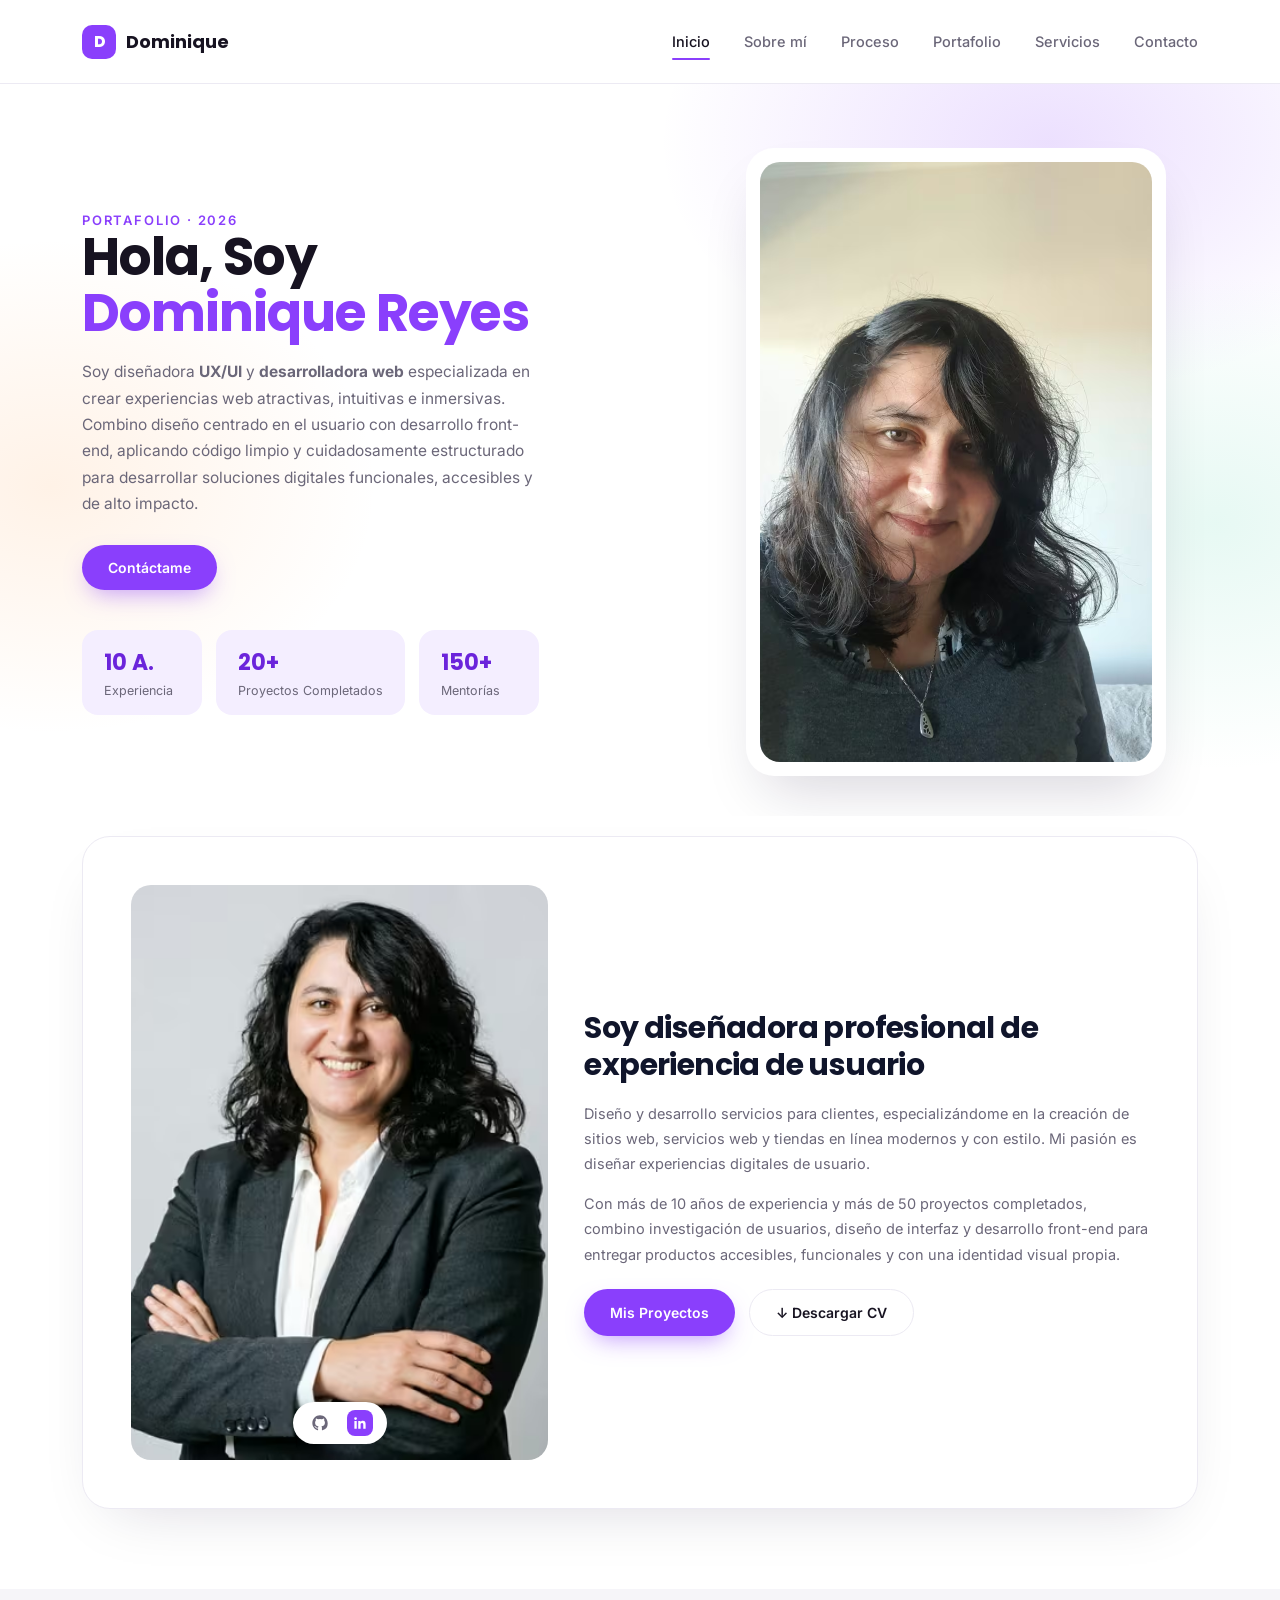
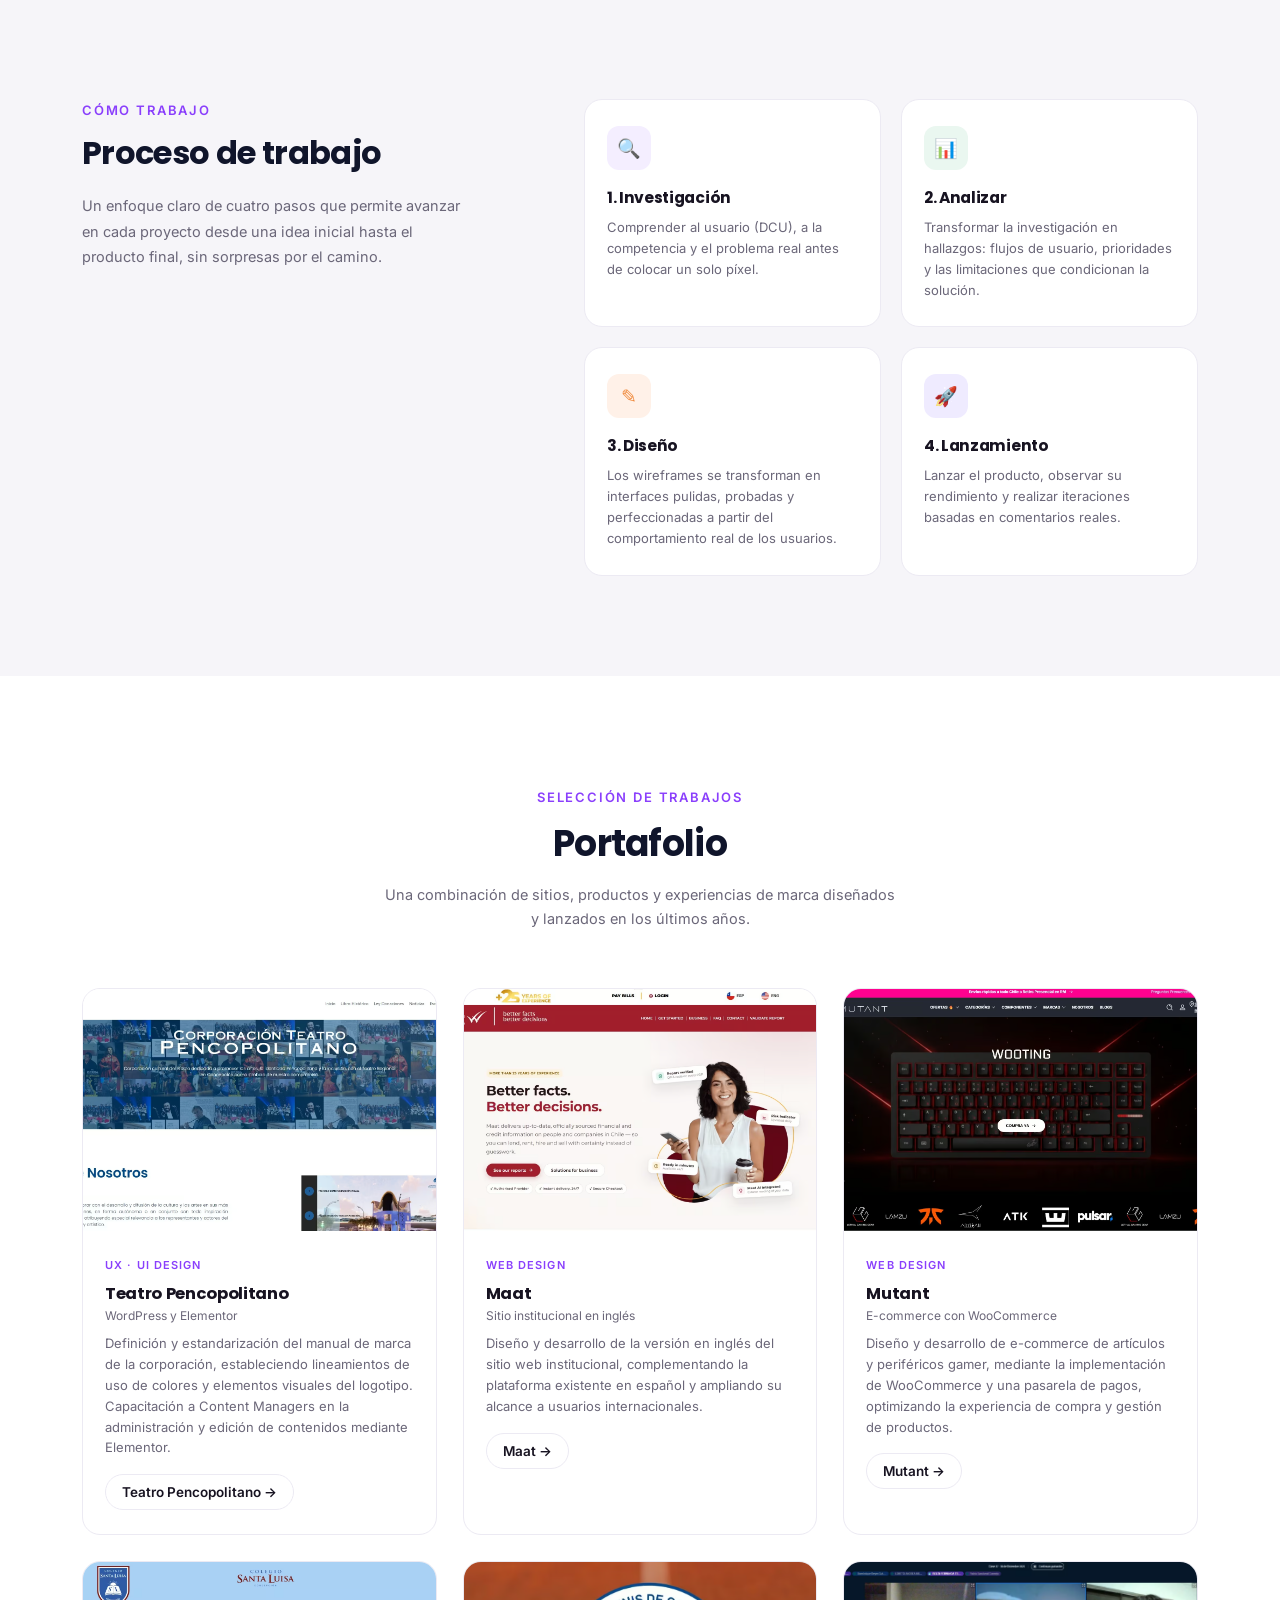
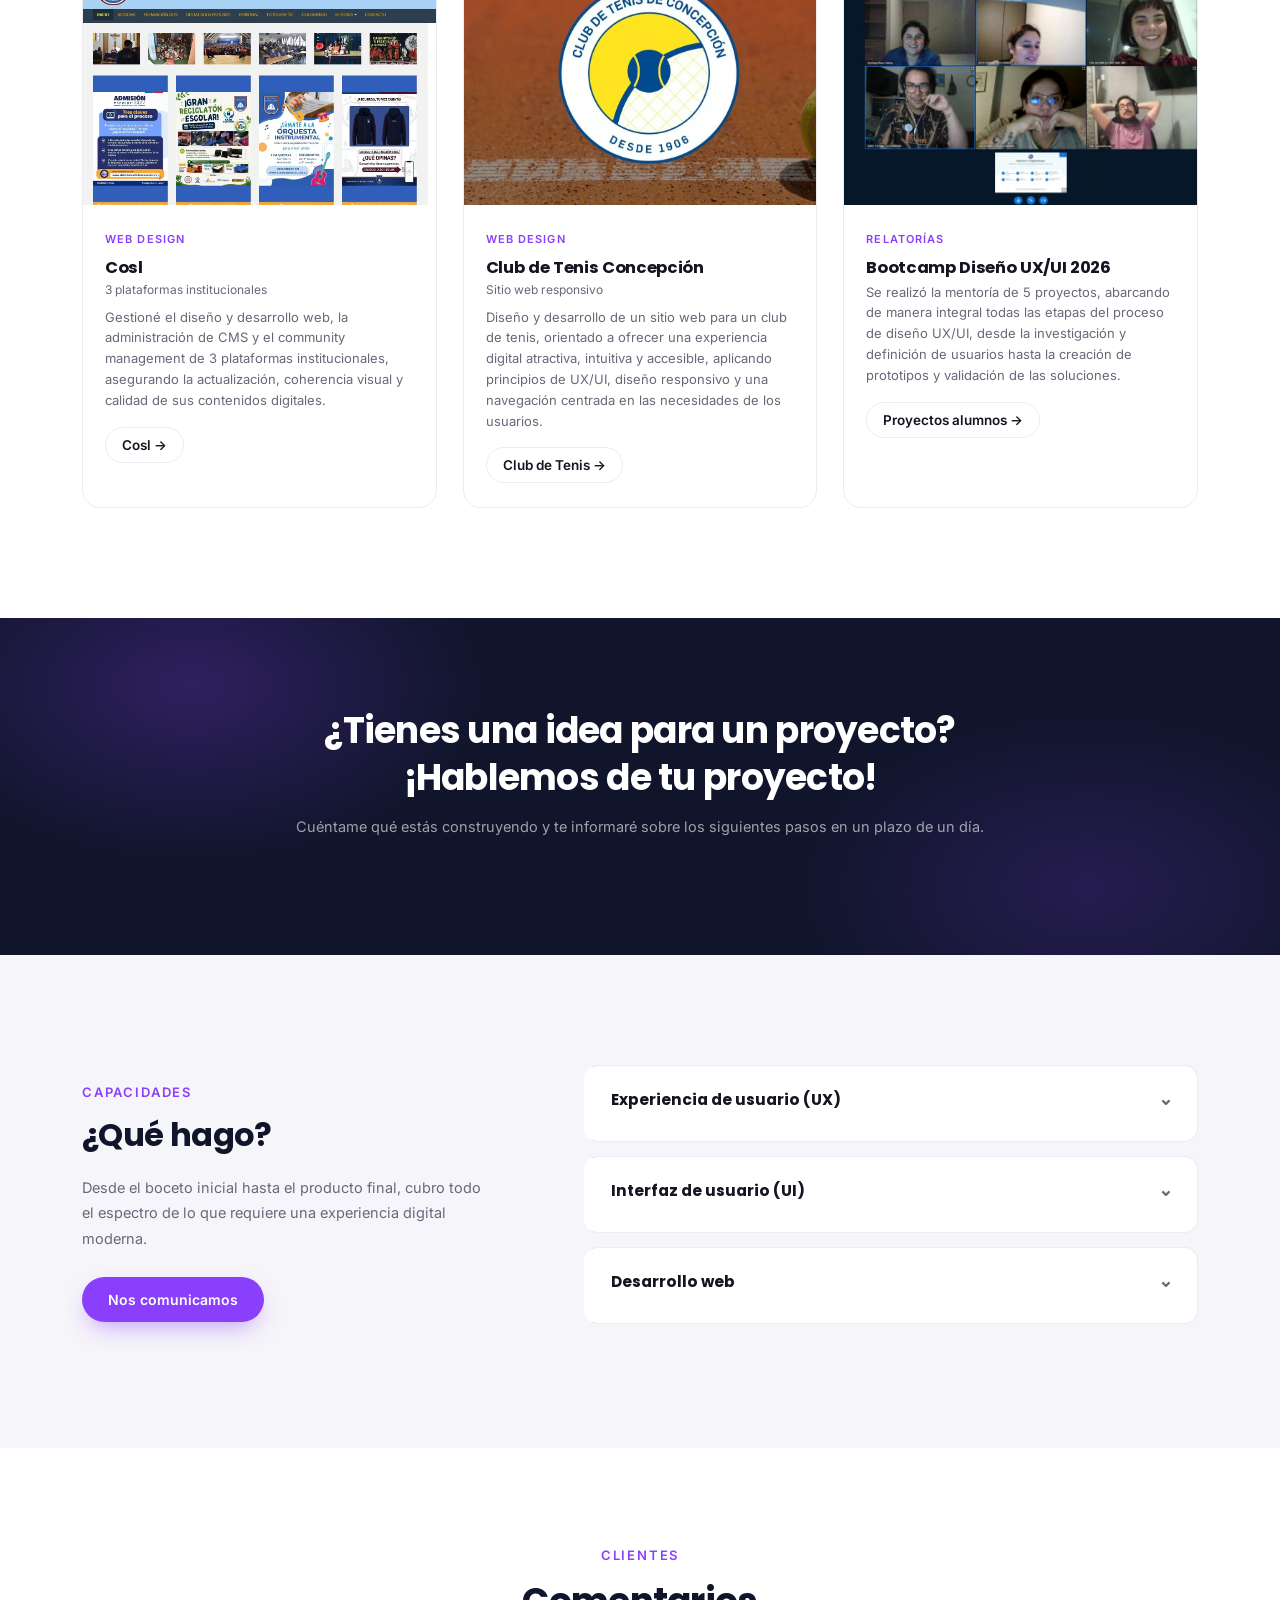
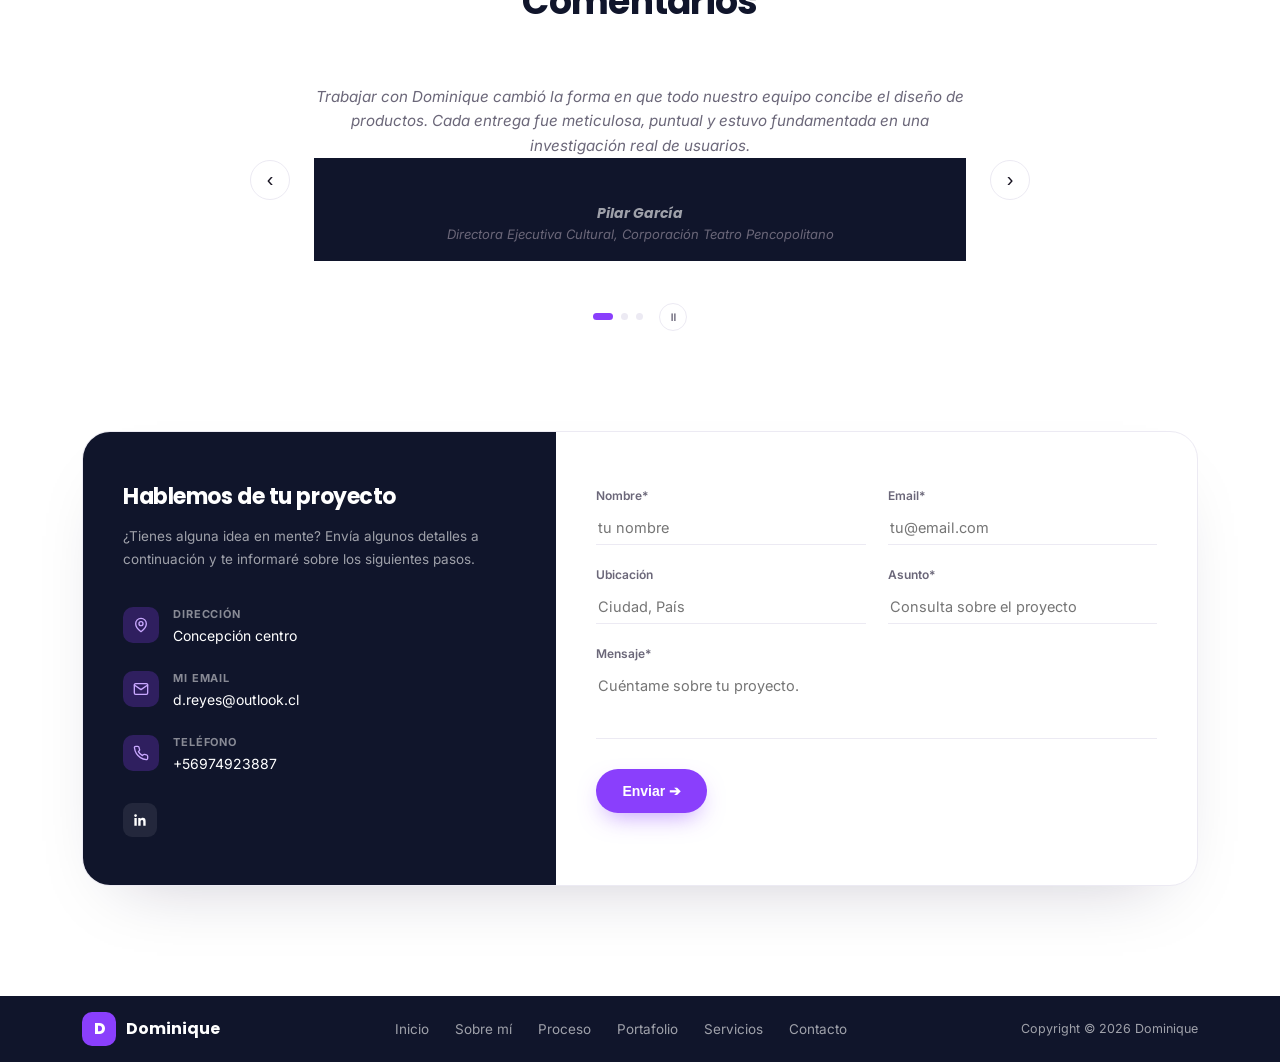
==== index.html @ 61504a72 "mejoras2" ====
<!doctype html>
<html lang="es">

<head>
  <meta charset="UTF-8" />
  <meta name="viewport" content="width=device-width, initial-scale=1.0" />
  <meta name="theme-color" content="#8a3ffc" />
  <title>Dominique Reyes — UX/UI Designer</title>
  <meta name="description"
    content="Dominique Reyes, diseñadora UX/UI y desarrolladora web en Concepción, Chile. Diseño de experiencias digitales, sitios web, e-commerce y mentorías UX/UI." />
  <link rel="canonical" href="https://domi506.github.io/dominiqueportafolio/" />

  <meta property="og:type" content="website" />
  <meta property="og:title" content="Dominique Reyes — UX/UI Designer" />
  <meta property="og:description"
    content="Diseñadora UX/UI y desarrolladora web especializada en experiencias digitales atractivas, intuitivas y accesibles." />
  <meta property="og:image" content="https://domi506.github.io/dominiqueportafolio/assets/img/hero-og.jpg" />
  <meta property="og:image:width" content="1200" />
  <meta property="og:image:height" content="630" />
  <meta property="og:image:type" content="image/jpeg" />
  <meta property="og:url" content="https://domi506.github.io/dominiqueportafolio/" />
  <meta property="og:locale" content="es_CL" />
  <meta name="twitter:card" content="summary_large_image" />
  <meta name="twitter:title" content="Dominique Reyes — UX/UI Designer" />
  <meta name="twitter:description"
    content="Diseñadora UX/UI y desarrolladora web especializada en experiencias digitales atractivas, intuitivas y accesibles." />
  <meta name="twitter:image" content="https://domi506.github.io/dominiqueportafolio/assets/img/hero-og.jpg" />

  <link rel="preconnect" href="https://fonts.googleapis.com" />
  <link rel="preconnect" href="https://fonts.gstatic.com" crossorigin />
  <link href="https://fonts.googleapis.com/css2?family=Poppins:wght@700;800&family=Inter:wght@400;500;600&display=swap"
    rel="stylesheet" />
  <link rel="icon" href="assets/img/favicon.ico" sizes="any" />
  <link rel="icon" href="assets/img/favicon.png" type="image/png" sizes="48x48" />
  <link rel="apple-touch-icon" href="assets/img/apple-touch-icon.png" sizes="180x180" />
  <link rel="preload" as="image" href="assets/img/hero.avif" type="image/avif" fetchpriority="high" />
  <link rel="stylesheet" href="assets/css/estilos.css" />
  <noscript>
    <style>
      .reveal {
        opacity: 1 !important;
        transform: none !important;
      }
    </style>
  </noscript>

  <script type="application/ld+json">
      {
        "@context": "https://schema.org",
        "@type": "Person",
        "name": "Dominique Reyes",
        "jobTitle": "UX/UI Designer",
        "url": "https://domi506.github.io/dominiqueportafolio/",
        "image": "assets/img/hero.jpg",
        "email": "mailto:d.reyes@outlook.cl",
        "knowsAbout": [
          "UX Design",
          "UI Design",
          "Desarrollo Front-End",
          "E-commerce",
          "Investigación de usuarios"
        ],
        "address": {
          "@type": "PostalAddress",
          "addressLocality": "Concepción",
          "addressCountry": "CL"
        },
        "sameAs": [
          "https://github.com/domi506",
          "https://www.linkedin.com/in/dominique-reyes-gutierrez"
        ]
      }
    </script>
</head>

<body>
  <a href="#home" class="skip-link">Saltar al contenido principal</a>
  <header>
    <div class="container">
      <nav>
        <a href="#home" class="logo"><span class="logo-mark">D</span>Dominique</a>
        <ul class="nav-links" id="nav-links">
          <li><a href="#home" class="active">Inicio</a></li>
          <li><a href="#about">Sobre mí</a></li>
          <li><a href="#process">Proceso</a></li>
          <li><a href="#portfolio">Portafolio</a></li>
          <li><a href="#services">Servicios</a></li>
          <li class="nav-links-contact"><a href="#contact">Contacto</a></li>
        </ul>
        <button class="burger" type="button" aria-label="Abrir menú de navegación" aria-expanded="false"
          aria-controls="nav-links">
          ☰
        </button>
      </nav>
    </div>
  </header>

  <main>
    <section class="hero-wrap" id="home" tabindex="-1">
      <div class="hero-glow"></div>
      <div class="container">
        <div class="hero-grid">
          <div class="reveal">
            <span class="eyebrow">Portafolio · <span id="hero-year">2026</span></span>
            <h1 class="hero-title">
              Hola, Soy<br /><span>Dominique Reyes</span>
            </h1>
            <p class="hero-text">
              Soy diseñadora <strong>UX/UI </strong> y
              <strong>desarrolladora web</strong>
              especializada en crear experiencias web atractivas, intuitivas e
              inmersivas. Combino diseño centrado en el usuario con desarrollo
              front-end, aplicando código limpio y cuidadosamente estructurado
              para desarrollar soluciones digitales funcionales, accesibles y
              de alto impacto.
            </p>
            <a href="#contact" class="btn btn-primary">Contáctame</a>
            <div class="stat-row">
              <div class="stat"><b>10 A.</b><span>Experiencia</span></div>
              <div class="stat">
                <b>20+</b><span>Proyectos Completados</span>
              </div>
              <div class="stat"><b>150+</b><span>Mentorías</span></div>
            </div>
          </div>
          <div class="hero-photo reveal">
            <picture>
              <source srcset="assets/img/hero.avif" type="image/avif" />
              <img src="assets/img/hero.jpg" alt="Retrato de Dominique Reyes" width="500" height="600"
                fetchpriority="high" decoding="async" />
            </picture>
          </div>
        </div>
      </div>
    </section>
    <section class="container about-section" id="about">
      <div class="about-card reveal">
        <div class="about-photo">
          <picture>
            <source srcset="assets/img/design.avif" type="image/avif" />
            <img src="assets/img/design.jpg" alt="Dominique Reyes sonriendo" width="500" height="575" loading="eager"
              decoding="async" />
          </picture>
          <div class="social-pill">
            <a href="https://github.com/domi506" target="_blank" rel="noopener noreferrer"
              aria-label="GitHub de Dominique Reyes">
              <svg viewBox="0 0 24 24" width="16" height="16" fill="currentColor" aria-hidden="true">
                <path
                  d="M12 .5C5.73.5.5 5.73.5 12c0 5.08 3.29 9.39 7.86 10.91.57.1.78-.25.78-.55 0-.27-.01-1.16-.02-2.11-3.2.7-3.88-1.36-3.88-1.36-.52-1.34-1.28-1.7-1.28-1.7-1.04-.72.08-.7.08-.7 1.15.08 1.76 1.19 1.76 1.19 1.03 1.76 2.7 1.25 3.36.96.1-.75.4-1.25.73-1.54-2.56-.29-5.25-1.28-5.25-5.7 0-1.26.45-2.29 1.19-3.09-.12-.29-.52-1.46.11-3.05 0 0 .97-.31 3.18 1.18a11 11 0 0 1 5.79 0c2.2-1.49 3.17-1.18 3.17-1.18.64 1.59.24 2.76.12 3.05.74.8 1.19 1.83 1.19 3.09 0 4.43-2.7 5.4-5.27 5.69.42.36.78 1.07.78 2.17 0 1.56-.01 2.82-.01 3.2 0 .3.2.66.79.55A10.52 10.52 0 0 0 23.5 12C23.5 5.73 18.27.5 12 .5Z" />
              </svg>
            </a>
            <a href="https://www.linkedin.com/in/dominique-reyes-gutierrez" class="active" target="_blank"
              rel="noopener noreferrer" aria-label="LinkedIn de Dominique Reyes">
              <svg viewBox="0 0 24 24" width="16" height="16" fill="currentColor" aria-hidden="true">
                <path
                  d="M20.45 20.45h-3.55v-5.57c0-1.33-.03-3.03-1.85-3.03-1.85 0-2.14 1.45-2.14 2.94v5.66H9.35V9h3.41v1.56h.05c.48-.9 1.63-1.85 3.36-1.85 3.6 0 4.27 2.37 4.27 5.45v6.29ZM5.34 7.43a2.06 2.06 0 1 1 0-4.12 2.06 2.06 0 0 1 0 4.12ZM7.12 20.45H3.56V9h3.56v11.45Z" />
              </svg>
            </a>
          </div>
        </div>
        <div>
          <h2 class="about-title">
            Soy diseñadora profesional de experiencia de usuario
          </h2>
          <div class="about-body">
            <p>
              Diseño y desarrollo servicios para clientes, especializándome en
              la creación de sitios web, servicios web y tiendas en línea
              modernos y con estilo. Mi pasión es diseñar experiencias
              digitales de usuario.
            </p>
            <p>
              Con más de 10 años de experiencia y más de 50 proyectos
              completados, combino investigación de usuarios, diseño de
              interfaz y desarrollo front-end para entregar productos
              accesibles, funcionales y con una identidad visual propia.
            </p>
          </div>
          <div class="about-actions">
            <a href="#portfolio" class="btn btn-primary">Mis Proyectos</a>
            <a target="_blank" rel="noopener noreferrer"
              href="https://domi506.github.io/dominiqueportafolio/assets/doc/CV_Dominique_Reyes.pdf"
              class="btn btn-ghost">↓ Descargar CV</a>
          </div>
        </div>
      </div>
    </section>

    <section class="process-section" id="process">
      <div class="container">
        <div class="process-grid">
          <div class="process-intro reveal">
            <span class="eyebrow">Cómo trabajo</span>
            <h2 class="section-title">Proceso de trabajo</h2>
            <p>
              Un enfoque claro de cuatro pasos que permite avanzar en cada
              proyecto desde una idea inicial hasta el producto final, sin
              sorpresas por el camino.
            </p>
          </div>
          <div class="process-cards reveal">
            <div class="process-card">
              <div class="process-icon" aria-hidden="true">🔍</div>
              <h3>1. Investigación</h3>
              <p>
                Comprender al usuario (DCU), a la competencia y el problema
                real antes de colocar un solo píxel.
              </p>
            </div>
            <div class="process-card">
              <div class="process-icon" aria-hidden="true">📊</div>
              <h3>2. Analizar</h3>
              <p>
                Transformar la investigación en hallazgos: flujos de usuario,
                prioridades y las limitaciones que condicionan la solución.
              </p>
            </div>
            <div class="process-card">
              <div class="process-icon" aria-hidden="true">✎</div>
              <h3>3. Diseño</h3>
              <p>
                Los wireframes se transforman en interfaces pulidas, probadas
                y perfeccionadas a partir del comportamiento real de los
                usuarios.
              </p>
            </div>
            <div class="process-card">
              <div class="process-icon" aria-hidden="true">🚀</div>
              <h3>4. Lanzamiento</h3>
              <p>
                Lanzar el producto, observar su rendimiento y realizar
                iteraciones basadas en comentarios reales.
              </p>
            </div>
          </div>
        </div>
      </div>
    </section>

    <section class="portfolio" id="portfolio">
      <div class="container">
        <div class="section-head reveal">
          <span class="eyebrow">Selección de trabajos</span>
          <h2>Portafolio</h2>
          <p>
            Una combinación de sitios, productos y experiencias de marca
            diseñados y lanzados en los últimos años.
          </p>
        </div>
        <div class="p-grid">
          <div class="p-card reveal">
            <div class="p-thumb">
              <img src="assets/img/teatro.avif"
                alt="Captura del sitio web del Teatro Pencopolitano mostrando su cartelera de eventos" width="800"
                height="550" loading="lazy" decoding="async" />
            </div>
            <div class="p-body">
              <span class="p-tag">UX · UI Design</span>
              <h3>Teatro Pencopolitano</h3>
              <span class="p-tech">WordPress y Elementor</span>
              <p>
                Definición y estandarización del manual de marca de la
                corporación, estableciendo lineamientos de uso de colores y
                elementos visuales del logotipo. Capacitación a Content
                Managers en la administración y edición de contenidos mediante
                Elementor.
              </p>
              <a href="https://www.teatropencopolitano.cl/" target="_blank" rel="noopener noreferrer"
                class="case-link">Teatro Pencopolitano →</a>
            </div>
          </div>
          <div class="p-card reveal">
            <div class="p-thumb">
              <img src="assets/img/maat.avif" alt="Captura de la versión en inglés del sitio institucional de Maat"
                width="800" height="550" loading="lazy" decoding="async" />
            </div>
            <div class="p-body">
              <span class="p-tag">Web Design</span>
              <h3>Maat</h3>
              <span class="p-tech">Sitio institucional en inglés</span>
              <p>
                Diseño y desarrollo de la versión en inglés del sitio web
                institucional, complementando la plataforma existente en
                español y ampliando su alcance a usuarios internacionales.
              </p>
              <a href="https://www.us.maat.cl/" target="_blank" rel="noopener noreferrer" class="case-link">Maat →</a>
            </div>
          </div>
          <div class="p-card reveal">
            <div class="p-thumb">
              <img src="assets/img/mutant.avif"
                alt="Captura de la tienda en línea de artículos y periféricos gamer Mutant" width="800" height="550"
                loading="lazy" decoding="async" />
            </div>
            <div class="p-body">
              <span class="p-tag">Web Design</span>
              <h3>Mutant</h3>
              <span class="p-tech">E-commerce con WooCommerce</span>
              <p>
                Diseño y desarrollo de e-commerce de artículos y periféricos
                gamer, mediante la implementación de WooCommerce y una
                pasarela de pagos, optimizando la experiencia de compra y
                gestión de productos.
              </p>
              <a href="https://mutant.cl/" target="_blank" rel="noopener noreferrer" class="case-link">Mutant →</a>
            </div>
          </div>
          <div class="p-card reveal">
            <div class="p-thumb">
              <img src="assets/img/cosl.avif"
                alt="Captura del sitio web institucional del colegio, una de las tres plataformas administradas"
                width="800" height="550" loading="lazy" decoding="async" />
            </div>
            <div class="p-body">
              <span class="p-tag">Web Design</span>
              <h3>Cosl</h3>
              <span class="p-tech">3 plataformas institucionales</span>
              <p>
                Gestioné el diseño y desarrollo web, la administración de CMS
                y el community management de 3 plataformas institucionales,
                asegurando la actualización, coherencia visual y calidad de
                sus contenidos digitales.
              </p>
              <a href="http://cosl.cl/" target="_blank" rel="noopener noreferrer" class="case-link">Cosl →</a>
            </div>
          </div>
          <div class="p-card reveal">
            <div class="p-thumb">
              <img src="assets/img/clubtenis.avif" alt="Captura del sitio web del Club de Tenis Concepción" width="800"
                height="550" loading="lazy" decoding="async" />
            </div>
            <div class="p-body">
              <span class="p-tag">Web Design</span>
              <h3>Club de Tenis Concepción</h3>
              <span class="p-tech">Sitio web responsivo</span>
              <p>
                Diseño y desarrollo de un sitio web para un club de tenis,
                orientado a ofrecer una experiencia digital atractiva,
                intuitiva y accesible, aplicando principios de UX/UI, diseño
                responsivo y una navegación centrada en las necesidades de los
                usuarios.
              </p>
              <a href="https://www.clubdetenis.cl/" target="_blank" rel="noopener noreferrer" class="case-link">Club de
                Tenis →</a>
            </div>
          </div>
          <div class="p-card reveal">
            <div class="p-thumb">
              <img src="assets/img/clase.avif"
                alt="Sesión de mentoría del Bootcamp de Diseño UX/UI 2026 con los proyectos de los alumnos" width="800"
                height="550" loading="lazy" decoding="async" />
            </div>
            <div class="p-body">
              <span class="p-tag">Relatorías</span>
              <h3>Bootcamp Diseño UX/UI 2026</h3>
              <p>
                Se realizó la mentoría de 5 proyectos, abarcando de manera
                integral todas las etapas del proceso de diseño UX/UI, desde
                la investigación y definición de usuarios hasta la creación de
                prototipos y validación de las soluciones.
              </p>
              <a href="https://drive.google.com/drive/u/0/folders/1teZh7W7u0HdnygAcZxd_fIP-PkgKg4Ij" target="_blank"
                rel="noopener noreferrer" class="case-link">Proyectos alumnos →</a>
            </div>
          </div>
        </div>
      </div>
    </section>

    <section class="cta-banner">
      <div class="container reveal">
        <h2>
          ¿Tienes una idea para un proyecto?<br />¡Hablemos de tu proyecto!
        </h2>
        <p>
          Cuéntame qué estás construyendo y te informaré sobre los siguientes
          pasos en un plazo de un día.
        </p>
      </div>
    </section>
    <section class="whatido" id="services">
      <div class="container">
        <div class="wd-grid">
          <div class="wd-copy reveal">
            <span class="eyebrow">Capacidades</span>
            <h2 class="section-title">¿Qué hago?</h2>
            <p>
              Desde el boceto inicial hasta el producto final, cubro todo el
              espectro de lo que requiere una experiencia digital moderna.
            </p>
            <a href="#contact" class="btn btn-primary">Nos comunicamos</a>
          </div>
          <div class="reveal">
            <div class="accordion-item">
              <h3>
                <button class="accordion-trigger" type="button" aria-expanded="false" aria-controls="acc-panel-ux">
                  <span class="accordion-label">Experiencia de usuario (UX)</span>
                  <span class="accordion-chevron" aria-hidden="true">⌄</span>
                </button>
              </h3>
              <p id="acc-panel-ux" aria-hidden="true">
                Flujos y arquitectura de la información basados en la
                investigación, que hacen que los productos sean fáciles de
                aprender y utilizar.
              </p>
            </div>
            <div class="accordion-item">
              <h3>
                <button class="accordion-trigger" type="button" aria-expanded="false" aria-controls="acc-panel-ui">
                  <span class="accordion-label">Interfaz de usuario (UI)</span>
                  <span class="accordion-chevron" aria-hidden="true">⌄</span>
                </button>
              </h3>
              <p id="acc-panel-ui" aria-hidden="true">
                Sistemas visuales, componentes y detalles que confieren a un
                producto su personalidad y acabado refinado.
              </p>
            </div>
            <div class="accordion-item">
              <h3>
                <button class="accordion-trigger" type="button" aria-expanded="false" aria-controls="acc-panel-dev">
                  <span class="accordion-label">Desarrollo web</span>
                  <span class="accordion-chevron" aria-hidden="true">⌄</span>
                </button>
              </h3>
              <p id="acc-panel-dev" aria-hidden="true">
                Código front-end limpio y accesible que transforma un archivo
                de diseño en un producto funcional.
              </p>
            </div>
          </div>
        </div>
      </div>
    </section>
    <section class="testimonial">
      <div class="container">
        <div class="section-head reveal">
          <span class="eyebrow">Clientes</span>
          <h2>Comentarios</h2>
        </div>
        <div class="testimonial-carousel reveal" tabindex="0" role="group" aria-roledescription="carousel"
          aria-label="Carrusel de comentarios, usa las flechas izquierda y derecha para navegar">
          <button class="t-arrow t-prev" aria-label="Comentario anterior">
            ‹
          </button>

          <div class="t-track" aria-live="off" aria-atomic="true">
            <blockquote class="quote active" id="quote-1" role="tabpanel" aria-labelledby="dot-1">
              <p>
                Trabajar con Dominique cambió la forma en que todo nuestro
                equipo concibe el diseño de productos. Cada entrega fue
                meticulosa, puntual y estuvo fundamentada en una investigación
                real de usuarios.
              </p>
              <footer>
                <div class="quote-author">Pilar García</div>
                <div class="quote-role">
                  Directora Ejecutiva Cultural, Corporación Teatro
                  Pencopolitano
                </div>
              </footer>
            </blockquote>

            <blockquote class="quote" id="quote-2" role="tabpanel" aria-labelledby="dot-2" aria-hidden="true">
              <p>
                Dominique, como profesora ayudante en mi clase, destacó por su
                compromiso, responsabilidad y, especialmente, por su gran
                calidad humana. Su espíritu inquieto y curioso fue un aporte
                constante al curso, buscando siempre ir un poco más allá de lo
                esperado: planteando nuevas preguntas y puntos de vista,
                compartiendo material complementario y enriqueciendo tanto las
                clases como el aprendizaje de los estudiantes.
              </p>
              <footer>
                <div class="quote-author">Patricio Andrés Garrido García</div>
                <div class="quote-role">
                  Profesor Bootcamp Diseño UX/UI, OTEC Sustantiva
                </div>
              </footer>
            </blockquote>

            <blockquote class="quote" id="quote-3" role="tabpanel" aria-labelledby="dot-3" aria-hidden="true">
              <p>
                Creo que tu desempeño durante el curso ha sido muy bueno, has
                tenido mucha cordialidad y profesionalismo con todos, me
                hiciste sentir en mucha comodidad sin salir de tus deberes y
                sobretodo ha sido super grato tenerte en las clases. Gracias
                por todo ❤️ de verdad Domi .
              </p>
              <footer>
                <div class="quote-author">Daniel Esteban Toloza Barrera</div>
                <div class="quote-role">
                  Diseñador Gráfico, Alumno Bootcamp Diseño UX/UI, OTEC
                  Sustantiva
                </div>
              </footer>
            </blockquote>
          </div>

          <button class="t-arrow t-next" aria-label="Siguiente comentario">
            ›
          </button>
        </div>

        <div class="t-controls">
          <div class="dots" role="tablist" aria-label="Seleccionar comentario">
            <button type="button" id="dot-1" class="active" role="tab" aria-label="Comentario 1" aria-controls="quote-1"
              aria-selected="true" tabindex="0"></button>
            <button type="button" id="dot-2" role="tab" aria-label="Comentario 2" aria-controls="quote-2"
              aria-selected="false" tabindex="-1"></button>
            <button type="button" id="dot-3" role="tab" aria-label="Comentario 3" aria-controls="quote-3"
              aria-selected="false" tabindex="-1"></button>
          </div>
          <button type="button" class="t-playpause" aria-label="Pausar avance automático de comentarios"
            aria-pressed="false">
            <span class="t-pp-icon" aria-hidden="true">⏸</span>
          </button>
        </div>
      </div>
    </section>

    <section class="contact" id="contact">
      <div class="container">
        <div class="contact-card reveal">
          <div class="contact-left">
            <h2>Hablemos de tu proyecto</h2>
            <p>
              ¿Tienes alguna idea en mente? Envía algunos detalles a
              continuación y te informaré sobre los siguientes pasos.
            </p>
            <div class="contact-row">
              <div class="contact-icon">
                <svg viewBox="0 0 24 24" width="16" height="16" fill="none" stroke="currentColor" stroke-width="2"
                  stroke-linecap="round" stroke-linejoin="round" aria-hidden="true">
                  <path d="M20 10c0 6-8 12-8 12s-8-6-8-12a8 8 0 0 1 16 0Z" />
                  <circle cx="12" cy="10" r="3" />
                </svg>
              </div>
              <div><b>Dirección</b><span>Concepción centro</span></div>
            </div>
            <div class="contact-row">
              <div class="contact-icon">
                <svg viewBox="0 0 24 24" width="16" height="16" fill="none" stroke="currentColor" stroke-width="2"
                  stroke-linecap="round" stroke-linejoin="round" aria-hidden="true">
                  <rect x="2" y="4" width="20" height="16" rx="2" />
                  <path d="m2 6 10 7L22 6" />
                </svg>
              </div>
              <div>
                <b>Mi Email</b><span><a href="mailto:d.reyes@outlook.cl">d.reyes@outlook.cl</a></span>
              </div>
            </div>
            <div class="contact-row">
              <div class="contact-icon">
                <svg viewBox="0 0 24 24" width="16" height="16" fill="none" stroke="currentColor" stroke-width="2"
                  stroke-linecap="round" stroke-linejoin="round" aria-hidden="true">
                  <path
                    d="M22 16.92v3a2 2 0 0 1-2.18 2 19.79 19.79 0 0 1-8.63-3.07 19.5 19.5 0 0 1-6-6 19.79 19.79 0 0 1-3.07-8.67A2 2 0 0 1 4.11 2h3a2 2 0 0 1 2 1.72c.127.96.362 1.903.7 2.81a2 2 0 0 1-.45 2.11L8.09 9.91a16 16 0 0 0 6 6l1.27-1.27a2 2 0 0 1 2.11-.45c.907.338 1.85.573 2.81.7A2 2 0 0 1 22 16.92Z" />
                </svg>
              </div>
              <div>
                <b>Teléfono</b><span><a href="tel:+56974923887">+56974923887</a></span>
              </div>
            </div>
            <div class="contact-social">
              <a href="https://www.linkedin.com/in/dominique-reyes-gutierrez" class="active" target="_blank"
                rel="noopener noreferrer" aria-label="LinkedIn de Dominique Reyes">
                <svg viewBox="0 0 24 24" width="16" height="16" fill="currentColor" aria-hidden="true">
                  <path
                    d="M20.45 20.45h-3.55v-5.57c0-1.33-.03-3.03-1.85-3.03-1.85 0-2.14 1.45-2.14 2.94v5.66H9.35V9h3.41v1.56h.05c.48-.9 1.63-1.85 3.36-1.85 3.6 0 4.27 2.37 4.27 5.45v6.29ZM5.34 7.43a2.06 2.06 0 1 1 0-4.12 2.06 2.06 0 0 1 0 4.12ZM7.12 20.45H3.56V9h3.56v11.45Z" />
                </svg>
              </a>
            </div>
          </div>
          <div class="contact-right">
            <form id="contact-form">
              <div class="field-grid">
                <div class="field">
                  <label for="name">Nombre*</label><input id="name" type="text" placeholder="tu nombre"
                    autocomplete="name" required />
                  <span class="field-error">Por favor ingresa tu nombre.</span>
                </div>
                <div class="field">
                  <label for="email">Email*</label><input id="email" type="email" placeholder="tu@email.com"
                    autocomplete="email" required />
                  <span class="field-error">Ingresa un email válido.</span>
                </div>
                <div class="field">
                  <label for="location">Ubicación</label><input id="location" type="text" placeholder="Ciudad, País"
                    autocomplete="address-level2" />
                </div>
                <div class="field">
                  <label for="subject">Asunto*</label><input id="subject" type="text"
                    placeholder="Consulta sobre el proyecto" autocomplete="off" required />
                  <span class="field-error">Cuéntanos el asunto de tu consulta.</span>
                </div>
                <div class="field full">
                  <label for="message">Mensaje*</label><textarea id="message" placeholder="Cuéntame sobre tu proyecto."
                    autocomplete="off" required></textarea>
                  <span class="field-error">Escribe un mensaje antes de enviar.</span>
                </div>
              </div>
              <button type="submit" class="btn btn-primary">Enviar ➔</button>
            </form>
          </div>
        </div>
      </div>
    </section>
  </main>

  <footer>
    <div class="container foot-row">
      <a href="#home" class="foot-logo"><span class="logo-mark foot-logo-mark">D</span> Dominique</a>
      <div class="foot-links">
        <a href="#home">Inicio</a>
        <a href="#about">Sobre mí</a>
        <a href="#process">Proceso</a>
        <a href="#portfolio">Portafolio</a>
        <a href="#services">Servicios</a>
        <a href="#contact">Contacto</a>
      </div>
      <div class="foot-copy">
        Copyright © <span id="year">2026</span> Dominique
      </div>
    </div>
  </footer>
  <script src="assets/js/script.js" defer></script>
</body>

</html>
---- assets/css/estilos.css ----
:root {
    --purple: #8a3ffc;
    --purple-dark: #6b24db;
    --navy: #10152b;
    --navy-soft: #1a2140;
    --text: #171321;
    --text-soft: #6b6779;
    --bg-grey: #f6f5f9;
    --card: #ffffff;
    --line: #eceaf3;
    --radius: 20px;
}

.skip-link {
    position: absolute;
    top: -60px;
    left: 16px;
    z-index: 1000;
    background: var(--purple);
    color: #fff;
    padding: 12px 20px;
    border-radius: 8px;
    font-family: "Inter", sans-serif;
    font-weight: 600;
    transition: top 0.2s ease;
}

.skip-link:focus {
    top: 16px;
}

:focus-visible {
    outline: 3px solid var(--purple);
    outline-offset: 3px;
}

* {
    box-sizing: border-box;
    margin: 0;
    padding: 0;
}

html {
    scroll-behavior: smooth;
}

/* compensa el header sticky para que el título de cada sección
   no quede tapado al navegar desde el menú */
section[id] {
    scroll-margin-top: 84px;
}

@media (max-width: 899px) {
    section[id] {
        scroll-margin-top: 64px;
    }
}

body {
    font-family: "Inter", sans-serif;
    color: var(--text);
    background: #fff;
    -webkit-font-smoothing: antialiased;
}

h1,
h2,
h3,
h4 {
    font-family: "Poppins", sans-serif;
    font-weight: 700;
    letter-spacing: -0.02em;
}

a {
    text-decoration: none;
    color: inherit;
}

ul {
    list-style: none;
}

img {
    max-width: 100%;
    display: block;
}

.container {
    max-width: 1180px;
    margin: 0 auto;
    padding: 0 2rem;
}

@media (max-width: 480px) {
    .container {
        padding: 0 1.25rem;
    }
}

.section-title {
    font-size: clamp(1.5rem, 3vw, 2rem);
    margin-top: 10px;
    color: var(--navy);
}

.eyebrow {
    font-size: 0.8125rem;
    font-weight: 600;
    text-transform: uppercase;
    letter-spacing: 0.14em;
    color: var(--purple);
}

.btn {
    display: inline-flex;
    align-items: center;
    gap: 8px;
    padding: 14px 26px;
    border-radius: 100px;
    font-weight: 600;
    font-size: 0.875rem;
    border: none;
    cursor: pointer;
    transition:
        transform 0.25s ease,
        box-shadow 0.25s ease,
        background 0.25s ease;
}

.btn-primary {
    background: var(--purple);
    color: #fff;
    box-shadow: 0 10px 24px -8px rgba(138, 63, 252, 0.55);
}

.btn-primary:hover {
    transform: translateY(-2px);
    box-shadow: 0 14px 28px -8px rgba(138, 63, 252, 0.65);
}

.btn-ghost {
    background: #fff;
    color: var(--text);
    border: 1px solid var(--line);
}

.btn-ghost:hover {
    border-color: var(--purple);
    color: var(--purple);
}

/* ---------- NAV ---------- */
header {
    position: sticky;
    top: 0;
    z-index: 100;
    background: rgba(255, 255, 255, 0.82);
    backdrop-filter: blur(10px);
    border-bottom: 1px solid var(--line);
}

nav {
    display: flex;
    align-items: center;
    justify-content: space-between;
    padding: 1.54rem 0;
    position: relative;
}

.logo {
    display: flex;
    align-items: center;
    gap: 10px;
    font-weight: 700;
    font-size: 1.125rem;
    font-family: "Poppins", sans-serif;
}

.logo-mark {
    width: 34px;
    height: 34px;
    border-radius: 10px;
    background: var(--purple);
    display: flex;
    align-items: center;
    justify-content: center;
    color: #fff;
    font-size: 0.9375rem;
    font-weight: 800;
}

.nav-links {
    display: none;
    gap: 34px;
    font-size: 0.90625rem;
    font-weight: 500;
    color: var(--text-soft);
}

.nav-links a {
    position: relative;
    padding: 4px 0;
    transition: color 0.2s;
}

.nav-links a.active,
.nav-links a:hover {
    color: var(--text);
}

.nav-links a.active::after {
    content: "";
    position: absolute;
    left: 0;
    right: 0;
    bottom: -6px;
    height: 2px;
    background: var(--purple);
    border-radius: 2px;
}

@media (min-width: 900px) {
    .nav-links {
        display: flex;
    }
}

.burger {
    display: flex;
    width: 38px;
    height: 38px;
    border-radius: 10px;
    border: 1px solid var(--line);
    align-items: center;
    justify-content: center;
    cursor: pointer;
    z-index: 20;
    background: #fff;
    font-size: 1rem;
    color: var(--text);
    font-family: inherit;
}

.burger:focus-visible {
    outline: 2px solid var(--purple);
    outline-offset: 3px;
}

/* menú desplegable en móvil */
.nav-links.open {
    display: flex;
    flex-direction: column;
    gap: 18px;
    position: absolute;
    top: 100%;
    left: 0;
    right: 0;
    background: #fff;
    padding: 1rem 1.5rem;
    border-bottom: 1px solid var(--line);
    box-shadow: 0 12px 24px rgba(0, 0, 0, 0.08);
    z-index: 15;
}

@media (min-width: 900px) {
    .burger {
        display: none;
    }
}

/* navbar más compacto en móvil */
@media (max-width: 899px) {
    nav {
        padding: 16.5px 0;
    }

    .logo {
        font-size: 0.9375rem;
        gap: 7px;
    }

    .logo-mark {
        width: 28px;
        height: 28px;
        font-size: 0.75rem;
        border-radius: 8px;
    }

    .burger {
        width: 32px;
        height: 32px;
        font-size: 0.8125rem;
    }
}

/* ---------- HERO ---------- */
.hero-wrap {
    position: relative;
    overflow: hidden;
    padding: 4rem 0 2.5rem;
}

.hero-glow {
    position: absolute;
    inset: 0;
    z-index: -1;
    background:
        radial-gradient(650px 420px at 82% 8%,
            rgba(138, 63, 252, 0.16),
            transparent 60%),
        radial-gradient(500px 380px at 4% 55%,
            rgba(255, 183, 120, 0.18),
            transparent 65%),
        radial-gradient(480px 380px at 95% 60%,
            rgba(120, 220, 190, 0.18),
            transparent 65%);
}

.hero-grid {
    display: grid;
    grid-template-columns: 1fr;
    gap: 2.5rem;
    align-items: center;
}

@media (min-width: 960px) {
    .hero-grid {
        grid-template-columns: 1.1fr 0.9fr;
    }
}

.hero-title {
    font-size: clamp(2.125rem, 5vw, 3.25rem);
    line-height: 1.08;
    margin-bottom: 18px;
}

.hero-title span {
    color: var(--purple);
}

.hero-text {
    color: var(--text-soft);
    font-size: 0.96875rem;
    line-height: 1.7;
    max-width: 460px;
    margin-bottom: 28px;
}

.hero-text b {
    color: var(--text);
    font-weight: 600;
}

.stat-row {
    display: flex;
    gap: 14px;
    margin-top: 2.5rem;
    flex-wrap: wrap;
}

.stat {
    background: #f4eeff;
    border-radius: 16px;
    padding: 16px 22px;
    min-width: 120px;
}

.stat b {
    display: block;
    font-family: "Poppins", sans-serif;
    font-size: 1.375rem;
    color: var(--purple-dark);
}

.stat span {
    font-size: 0.78125rem;
    color: var(--text-soft);
}

.hero-photo {
    position: relative;
    background: #fff;
    border-radius: 28px;
    padding: 14px;
    box-shadow: 0 30px 60px -20px rgba(20, 10, 50, 0.18);
    max-width: 420px;
    margin: 0 auto;
}

.hero-photo img {
    border-radius: 20px;
    width: 100%;
    aspect-ratio: 3/3.6;
    object-fit: cover;
}

/* ---------- ABOUT CARD ---------- */
.about-card {
    background: var(--card);
    border-radius: 28px;
    box-shadow: 0 24px 60px -30px rgba(20, 10, 50, 0.18);
    border: 1px solid var(--line);
    display: grid;
    grid-template-columns: 1fr;
    gap: 2.25rem;
    padding: 2.5rem;
    margin-top: 20px;
}

@media (max-width: 859px) {
    .about-card {
        padding: 1.125rem;
        gap: 24px;
    }
}

@media (min-width: 860px) {
    .about-card {
        grid-template-columns: 0.85fr 1.15fr;
        align-items: center;
        padding: 3rem;
    }
}

.about-photo {
    position: relative;
    border-radius: 20px;
    overflow: hidden;
}

.about-photo img {
    aspect-ratio: 4/4.6;
    object-fit: cover;
}

.social-pill {
    position: absolute;
    left: 50%;
    bottom: 16px;
    transform: translateX(-50%);
    background: #fff;
    border-radius: 100px;
    padding: 8px 14px;
    display: flex;
    gap: 14px;
    box-shadow: 0 12px 30px -10px rgba(20, 10, 50, 0.25);
}

.social-pill a {
    width: 26px;
    height: 26px;
    border-radius: 8px;
    display: flex;
    align-items: center;
    justify-content: center;
    color: var(--text-soft);
    transition: 0.2s;
}

.social-pill a.active {
    background: var(--purple);
    color: #fff;
}

.about-title {
    font-size: clamp(1.5rem, 3vw, 1.875rem);
    margin-bottom: 16px;
    line-height: 1.25;
}

.about-title {
    color: var(--navy);
}

.about-body p {
    color: var(--text-soft);
    font-size: 0.90625rem;
    line-height: 1.75;
    margin-bottom: 14px;
}

.about-actions {
    display: flex;
    gap: 14px;
    margin-top: 22px;
    flex-wrap: wrap;
}

/* ---------- PROCESS ---------- */
.process-section {
    background: var(--bg-grey);
    padding: 6.875rem 0 6.25rem;
    margin-top: 5rem;
}

.process-grid {
    display: grid;
    grid-template-columns: 1fr;
    gap: 3rem;
    align-items: start;
}

@media (min-width: 900px) {
    .process-grid {
        grid-template-columns: 0.85fr 1.15fr;
    }
}

.process-intro p {
    color: var(--text-soft);
    font-size: 0.90625rem;
    line-height: 1.75;
    margin-top: 16px;
    max-width: 380px;
}

.process-cards {
    display: grid;
    grid-template-columns: 1fr 1fr;
    gap: 20px;
}

.process-card {
    background: #fff;
    border-radius: 18px;
    padding: 26px 22px;
    border: 1px solid var(--line);
    transition:
        transform 0.25s ease,
        box-shadow 0.25s ease;
}

@media (max-width: 640px) {

    .process-card:nth-child(2),
    .process-card:nth-child(4) {
        margin-top: 0;
    }
}

.process-card:hover {
    transform: translateY(-6px);
    box-shadow: 0 20px 40px -20px rgba(20, 10, 50, 0.25);
}

.process-icon {
    width: 44px;
    height: 44px;
    border-radius: 12px;
    display: flex;
    align-items: center;
    justify-content: center;
    background: #f4eeff;
    color: var(--purple);
    margin-bottom: 16px;
    font-size: 1.1875rem;
}

.process-card:nth-child(2) .process-icon {
    background: #eaf7f0;
    color: #1fa971;
}

.process-card:nth-child(3) .process-icon {
    background: #fff1e8;
    color: #f08a3c;
}

.process-card:nth-child(4) .process-icon {
    background: #efebff;
    color: #6c4ce0;
}

.process-card h3 {
    font-size: 0.96875rem;
    margin-bottom: 8px;
}

.process-card p {
    font-size: 0.8125rem;
    color: var(--text-soft);
    line-height: 1.6;
}

/* ---------- SECTION HEAD ---------- */
.section-head {
    text-align: center;
    max-width: 520px;
    margin: 0 auto 56px;
}

.section-head h2 {
    font-size: clamp(1.625rem, 3.4vw, 2.25rem);
    margin-top: 10px;
    color: var(--navy);
}

.section-head p {
    color: var(--text-soft);
    font-size: 0.90625rem;
    margin-top: 12px;
    line-height: 1.7;
}

.section-head.left {
    text-align: left;
    margin: 0 0 40px;
}

/* ---------- PORTFOLIO ---------- */
.portfolio {
    padding: 6.875rem 0;
}

@media (max-width: 640px) {
    .portfolio {
        padding: 4rem 0;
    }
}

.p-grid {
    display: grid;
    grid-template-columns: 1fr;
    gap: 26px;
}

@media (min-width: 720px) {
    .p-grid {
        grid-template-columns: 1fr 1fr;
    }
}

@media (min-width: 1040px) {
    .p-grid {
        grid-template-columns: 1fr 1fr 1fr;
    }
}

.p-card {
    background: #fff;
    border-radius: 18px;
    overflow: hidden;
    border: 1px solid var(--line);
    transition:
        transform 0.3s ease,
        box-shadow 0.3s ease;
}

.p-card:hover {
    transform: translateY(-8px);
    box-shadow: 0 26px 48px -24px rgba(20, 10, 50, 0.3);
}

.p-thumb {
    aspect-ratio: 16/11;
    overflow: hidden;
}

.p-thumb img {
    width: 100%;
    height: 100%;
    object-fit: cover;
    transition: transform 0.5s ease;
}

.p-card:hover .p-thumb img {
    transform: scale(1.06);
}

.p-body {
    padding: 22px 22px 24px;
}

.p-tag {
    font-size: 0.6875rem;
    letter-spacing: 0.1em;
    text-transform: uppercase;
    color: var(--purple);
    font-weight: 600;
}

.p-body h3 {
    font-size: 1.03125rem;
    margin: 8px 0 2px;
    font-family: "Poppins", sans-serif;
}

.p-tech {
    display: block;
    font-size: 0.75rem;
    color: var(--text-soft);
    margin-bottom: 10px;
}

.p-body p {
    font-size: 0.8125rem;
    color: var(--text-soft);
    line-height: 1.6;
    margin-bottom: 16px;
}

.case-link {
    font-size: 0.84375rem;
    font-weight: 600;
    color: var(--text);
    display: inline-flex;
    align-items: center;
    gap: 6px;
    border: 1px solid var(--line);
    padding: 9px 16px;
    border-radius: 100px;
    transition: 0.2s;
}

.case-link:hover {
    border-color: var(--purple);
    color: var(--purple);
}

/* ---------- CTA BANNER ---------- */
.cta-banner {
    background: var(--navy);
    color: #fff;
    padding: 5.625rem 0;
    text-align: center;
    position: relative;
    overflow: hidden;
}

@media (max-width: 640px) {
    .cta-banner {
        padding: 3.5rem 0;
    }
}

.cta-banner::before {
    content: "";
    position: absolute;
    inset: 0;
    background:
        radial-gradient(500px 300px at 15% 20%,
            rgba(138, 63, 252, 0.25),
            transparent 60%),
        radial-gradient(500px 300px at 85% 80%,
            rgba(138, 63, 252, 0.18),
            transparent 60%);
}

.cta-banner h2 {
    font-size: clamp(1.5rem, 3.6vw, 2.25rem);
    position: relative;
    line-height: 1.3;
}

.cta-banner p {
    color: rgba(255, 255, 255, 0.6);
    font-size: 0.90625rem;
    margin: 16px 0 30px;
    position: relative;
}

.dots {
    display: flex;
    gap: 8px;
    justify-content: center;
}

.dots button {
    width: 7px;
    height: 7px;
    padding: 0;
    border: none;
    border-radius: 50%;
    background: var(--line);
    cursor: pointer;
    transition: 0.25s;
}

.dots button:focus-visible {
    outline: 2px solid var(--purple);
    outline-offset: 3px;
}

.dots button.active {
    background: var(--purple);
    width: 20px;
    border-radius: 5px;
}

.t-controls {
    display: flex;
    align-items: center;
    justify-content: center;
    gap: 16px;
    margin-top: 28px;
}

.t-playpause {
    width: 28px;
    height: 28px;
    border-radius: 50%;
    border: 1px solid var(--line);
    background: #fff;
    color: var(--text-soft);
    font-size: 0.6875rem;
    cursor: pointer;
    display: flex;
    align-items: center;
    justify-content: center;
    transition: 0.2s;
    padding: 0;
}

.t-playpause:hover {
    border-color: var(--purple);
    color: var(--purple);
}

.t-playpause:focus-visible {
    outline: 2px solid var(--purple);
    outline-offset: 3px;
}

/* ---------- WHAT I DO ---------- */
.whatido {
    background: var(--bg-grey);
    padding: 6.875rem 0;
}

@media (max-width: 640px) {
    .whatido {
        padding: 4rem 0;
    }
}

.wd-grid {
    display: grid;
    grid-template-columns: 1fr;
    gap: 3rem;
    align-items: center;
}

@media (min-width: 920px) {
    .wd-grid {
        grid-template-columns: 0.85fr 1.15fr;
    }
}

.wd-copy p {
    color: var(--text-soft);
    font-size: 0.90625rem;
    line-height: 1.75;
    margin: 16px 0 26px;
    max-width: 400px;
}

.accordion-item {
    background: #fff;
    border-radius: 14px;
    padding: 22px 24px;
    margin-bottom: 14px;
    border: 1px solid var(--line);
    border-left: 3px solid transparent;
    transition: 0.25s;
}

.accordion-item.active {
    border-left-color: var(--purple);
    box-shadow: 0 16px 34px -22px rgba(20, 10, 50, 0.3);
}

.accordion-item h3 {
    font-size: 0.96875rem;
    margin-bottom: 8px;
    font-family: "Poppins", sans-serif;
}

.accordion-trigger {
    display: flex;
    align-items: center;
    justify-content: space-between;
    gap: 12px;
    width: 100%;
    text-align: left;
    background: none;
    border: none;
    padding: 0;
    margin: 0;
    font: inherit;
    color: inherit;
    cursor: pointer;
}

.accordion-chevron {
    flex-shrink: 0;
    font-size: 1.125rem;
    line-height: 1;
    color: var(--text-soft);
    transition: transform 0.25s ease;
}

.accordion-trigger[aria-expanded="true"] .accordion-chevron {
    color: var(--purple);
    transform: rotate(180deg);
}

@media (prefers-reduced-motion: reduce) {
    .accordion-chevron {
        transition: none;
    }
}

.accordion-trigger:focus-visible {
    outline: 2px solid var(--purple);
    outline-offset: 4px;
    border-radius: 4px;
}

.accordion-item.active h3 {
    color: var(--purple-dark);
}

.accordion-item p {
    font-size: 0.84375rem;
    color: var(--text-soft);
    line-height: 1.65;
    max-height: 0;
    opacity: 0;
    overflow: hidden;
    margin-top: 0;
    transition:
        max-height 0.35s ease,
        opacity 0.25s ease,
        margin-top 0.3s ease;
}

.accordion-item.active p {
    /* max-height se fija dinámicamente en JS según scrollHeight,
       así el contenido nunca se corta aunque crezca el texto */
    opacity: 1;
    margin-top: 8px;
}

@media (prefers-reduced-motion: reduce) {
    .accordion-item p {
        transition: none;
    }
}

/* ---------- TESTIMONIAL ---------- */
.testimonial {
    padding: 6rem 0 100px;
    text-align: center;
}

@media (max-width: 640px) {
    .testimonial {
        padding: 3.5rem 0 4rem;
    }
}

.testimonial-carousel {
    display: flex;
    align-items: center;
    justify-content: center;
    gap: 24px;
    max-width: 780px;
    margin: 0 auto;
}

@media (max-width: 640px) {
    .testimonial-carousel {
        gap: 10px;
    }

    .t-arrow {
        width: 32px;
        height: 32px;
        font-size: 1rem;
    }
}

.t-track {
    position: relative;
    flex: 1;
    min-height: 190px;
    transition: height 0.3s ease;
}

@media (prefers-reduced-motion: reduce) {
    .t-track {
        transition: none;
    }
}

.t-arrow {
    flex-shrink: 0;
    width: 40px;
    height: 40px;
    border-radius: 50%;
    border: 1px solid var(--line);
    background: #fff;
    color: var(--text);
    font-size: 1.25rem;
    cursor: pointer;
    transition: 0.25s;
    display: flex;
    align-items: center;
    justify-content: center;
}

.t-arrow:hover {
    border-color: var(--purple);
    color: var(--purple);
}

.t-arrow:focus-visible {
    outline: 2px solid var(--purple);
    outline-offset: 3px;
}

.quote {
    max-width: 660px;
    margin: 0 auto;
    color: var(--text-soft);
    font-size: 0.95rem;
    line-height: 1.6;
    font-style: italic;
    position: absolute;
    inset: 0;
    opacity: 0;
    visibility: hidden;
    transform: translateY(8px);
    transition:
        opacity 0.4s ease,
        transform 0.4s ease;
    pointer-events: none;
}

.quote.active {
    opacity: 1;
    visibility: visible;
    transform: translateY(0);
    pointer-events: auto;
}

.quote-author {
    margin-top: 28px;
    font-weight: 700;
    font-family: "Poppins", sans-serif;
    font-size: 0.875rem;
}

.quote-role {
    font-size: 0.8125rem;
    color: var(--text-soft);
}

/* ---------- CONTACT ---------- */
.contact {
    padding-bottom: 110px;
}

@media (max-width: 640px) {
    .contact {
        padding-bottom: 64px;
    }
}

.contact-card {
    background: #fff;
    border: 1px solid var(--line);
    border-radius: 28px;
    overflow: hidden;
    box-shadow: 0 30px 70px -40px rgba(20, 10, 50, 0.25);
    display: grid;
    grid-template-columns: 1fr;
}

@media (min-width: 900px) {
    .contact-card {
        grid-template-columns: 0.85fr 1.15fr;
    }
}

.contact-left {
    background: var(--navy);
    color: #fff;
    padding: 3rem 2.5rem;
}

@media (max-width: 640px) {
    .contact-left {
        padding: 2rem 1.5rem;
    }
}

.contact-left h2 {
    font-size: 1.375rem;
    margin-bottom: 12px;
}

.contact-left>p {
    color: rgba(255, 255, 255, 0.6);
    font-size: 0.84375rem;
    line-height: 1.7;
    margin-bottom: 36px;
}

.contact-row {
    display: flex;
    gap: 14px;
    align-items: flex-start;
    margin-bottom: 26px;
}

.contact-icon {
    width: 36px;
    height: 36px;
    border-radius: 10px;
    background: rgba(138, 63, 252, 0.25);
    color: #c9a8ff;
    display: flex;
    align-items: center;
    justify-content: center;
    flex-shrink: 0;
    font-size: 0.9375rem;
}

.contact-row b {
    display: block;
    font-size: 0.6875rem;
    color: rgba(255, 255, 255, 0.5);
    text-transform: uppercase;
    letter-spacing: 0.08em;
    margin-bottom: 4px;
}

.contact-row span {
    font-size: 0.875rem;
    word-break: break-word;
}

.contact-social {
    display: flex;
    gap: 10px;
    margin-top: 30px;
}

.contact-social a {
    width: 34px;
    height: 34px;
    border-radius: 9px;
    background: rgba(255, 255, 255, 0.08);
    display: flex;
    align-items: center;
    justify-content: center;
    transition: 0.2s;
}

.contact-social a:hover {
    background: var(--purple);
}

.contact-right {
    padding: 3rem 2.5rem;
}

@media (max-width: 640px) {
    .contact-right {
        padding: 1.75rem 1.5rem 2.25rem;
    }
}

.field-grid {
    display: grid;
    grid-template-columns: 1fr;
    gap: 1.375rem;
}

@media (min-width: 560px) {
    .field-grid {
        grid-template-columns: 1fr 1fr;
    }
}

.field {
    display: flex;
    flex-direction: column;
    gap: 8px;
}

.field.full {
    grid-column: 1/-1;
}

.field label {
    font-size: 0.75rem;
    font-weight: 600;
    color: var(--text-soft);
}

.field input,
.field textarea {
    border: none;
    border-bottom: 1.5px solid var(--line);
    padding: 8px 2px;
    font-size: 0.90625rem;
    font-family: inherit;
    outline: none;
    transition: 0.2s;
    background: transparent;
}

.field input:focus,
.field textarea:focus {
    border-color: var(--purple);
}

/* solo mostramos el estado inválido tras un intento de envío,
   para no marcar en rojo un campo vacío que la persona aún no llenó */
.contact-right form.submitted .field input:invalid,
.contact-right form.submitted .field textarea:invalid {
    border-color: #e0355b;
}

.field-error {
    display: none;
    font-size: 0.75rem;
    color: #e0355b;
    margin-top: 2px;
}

.contact-right form.submitted .field input:invalid~.field-error,
.contact-right form.submitted .field textarea:invalid~.field-error {
    display: block;
}

.field textarea {
    resize: none;
    min-height: 70px;
}

.contact-right form {
    margin-top: 8px;
}

.contact-right .btn {
    margin-top: 30px;
}

.contact-right .btn:disabled {
    opacity: 0.7;
    cursor: default;
}

.form-status {
    margin-top: 14px;
    font-size: 0.8125rem;
    color: var(--text-soft);
    min-height: 1.2em;
}

/* ---------- FOOTER ---------- */
footer {
    background: var(--navy);
    color: rgba(255, 255, 255, 0.6);
    padding: 1rem 0;
}

.foot-row {
    display: flex;
    flex-wrap: wrap;
    align-items: center;
    justify-content: space-between;
    gap: 16px;
}

.foot-links {
    display: flex;
    gap: 26px;
    font-size: 0.84375rem;
    flex-wrap: wrap;
}

.foot-links a:hover {
    color: #fff;
}

.foot-copy {
    font-size: 0.78125rem;
}

.foot-logo {
    display: flex;
    align-items: center;
    gap: 10px;
    color: #fff;
    font-weight: 700;
    font-family: "Poppins", sans-serif;
}

/* reveal animation */
.reveal {
    opacity: 0;
    transform: translateY(24px);
    transition:
        opacity 0.7s ease,
        transform 0.7s ease;
}

.reveal.in {
    opacity: 1;
    transform: none;
}

@media (prefers-reduced-motion: reduce) {
    * {
        transition: none !important;
        scroll-behavior: auto !important;
    }
}
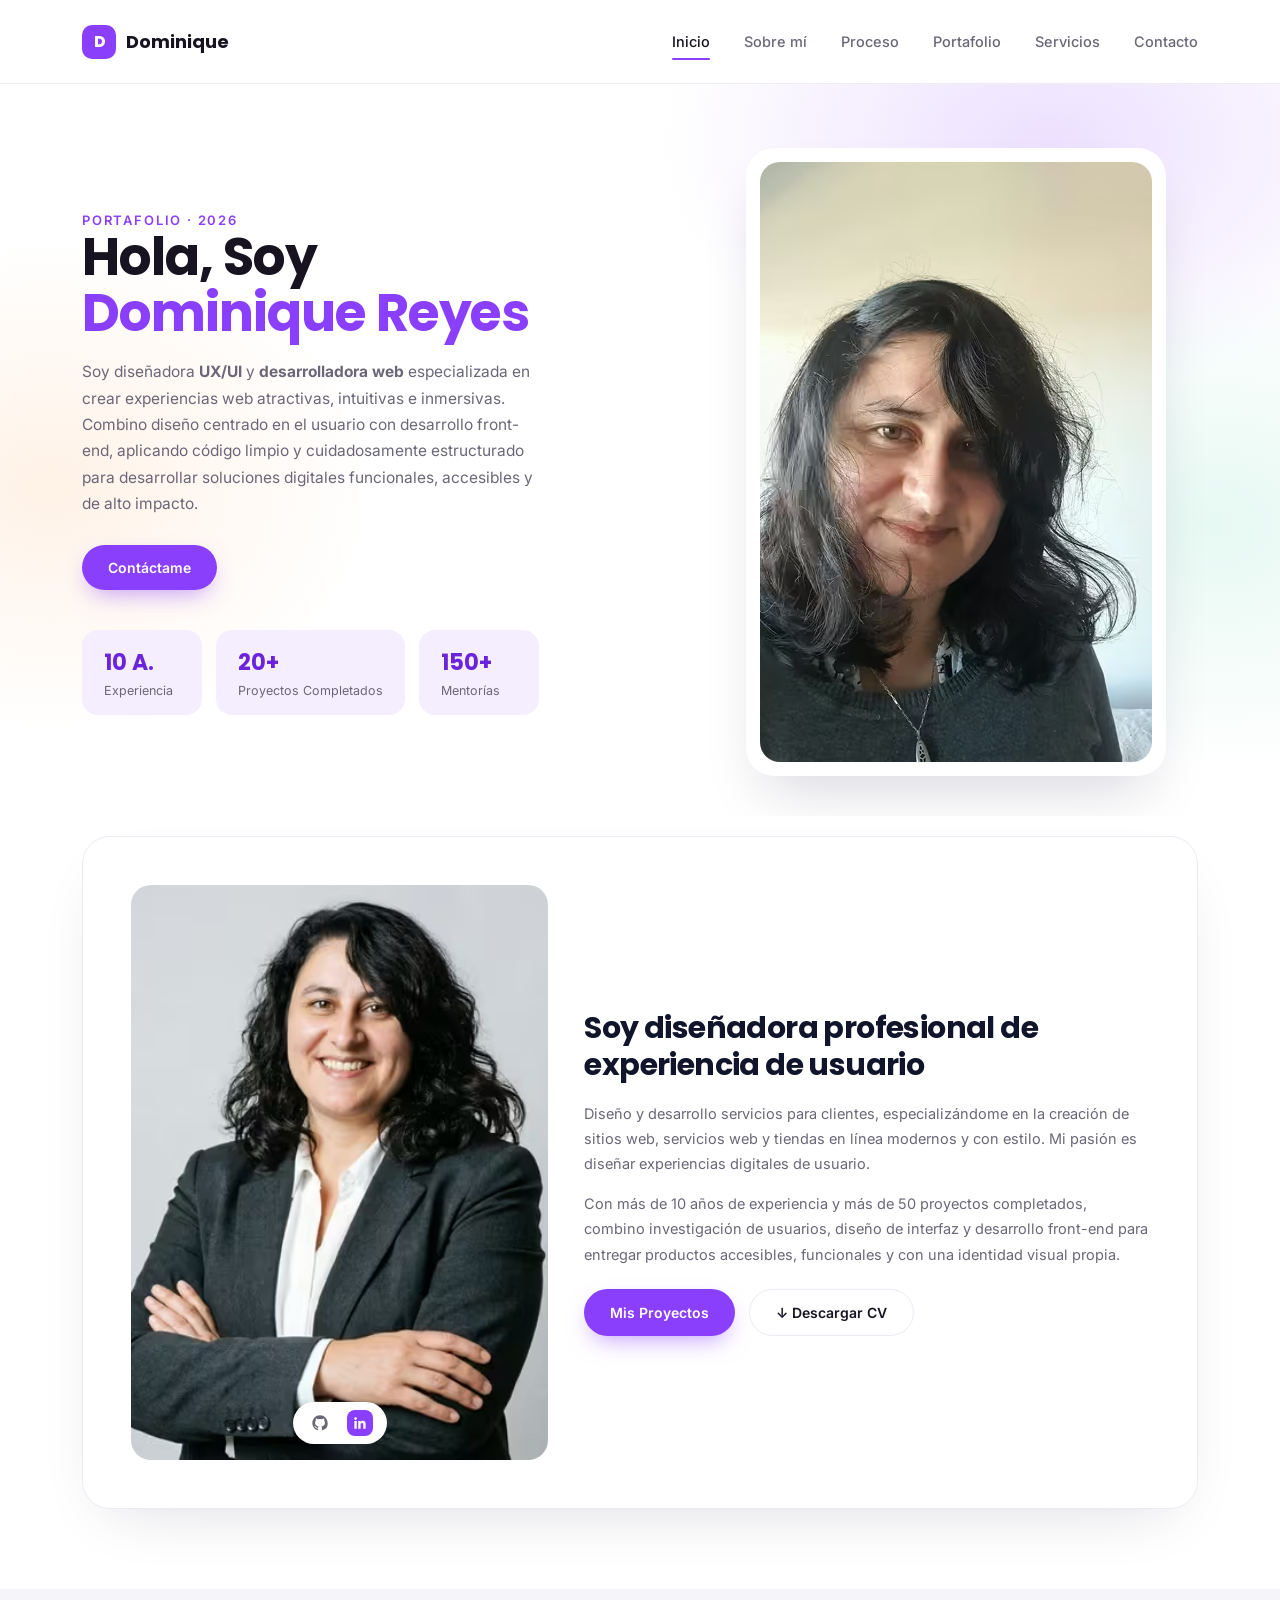
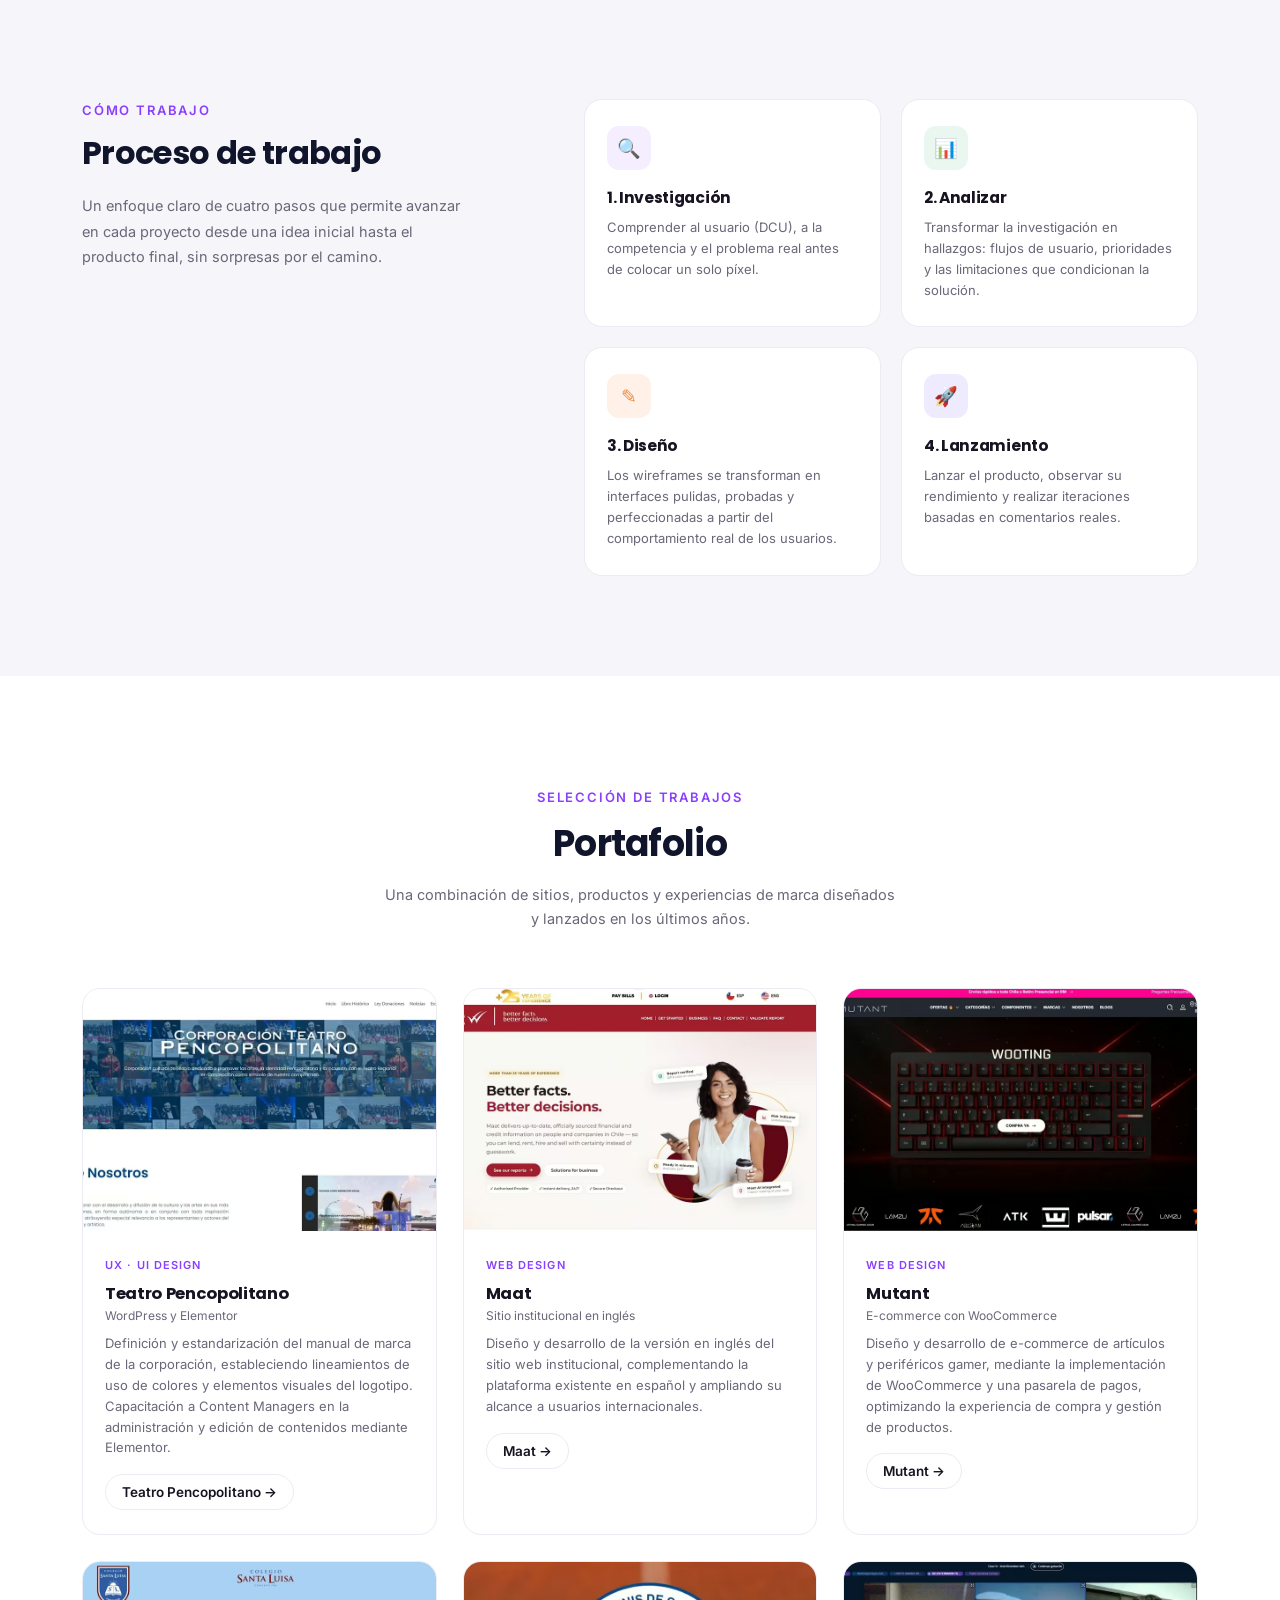
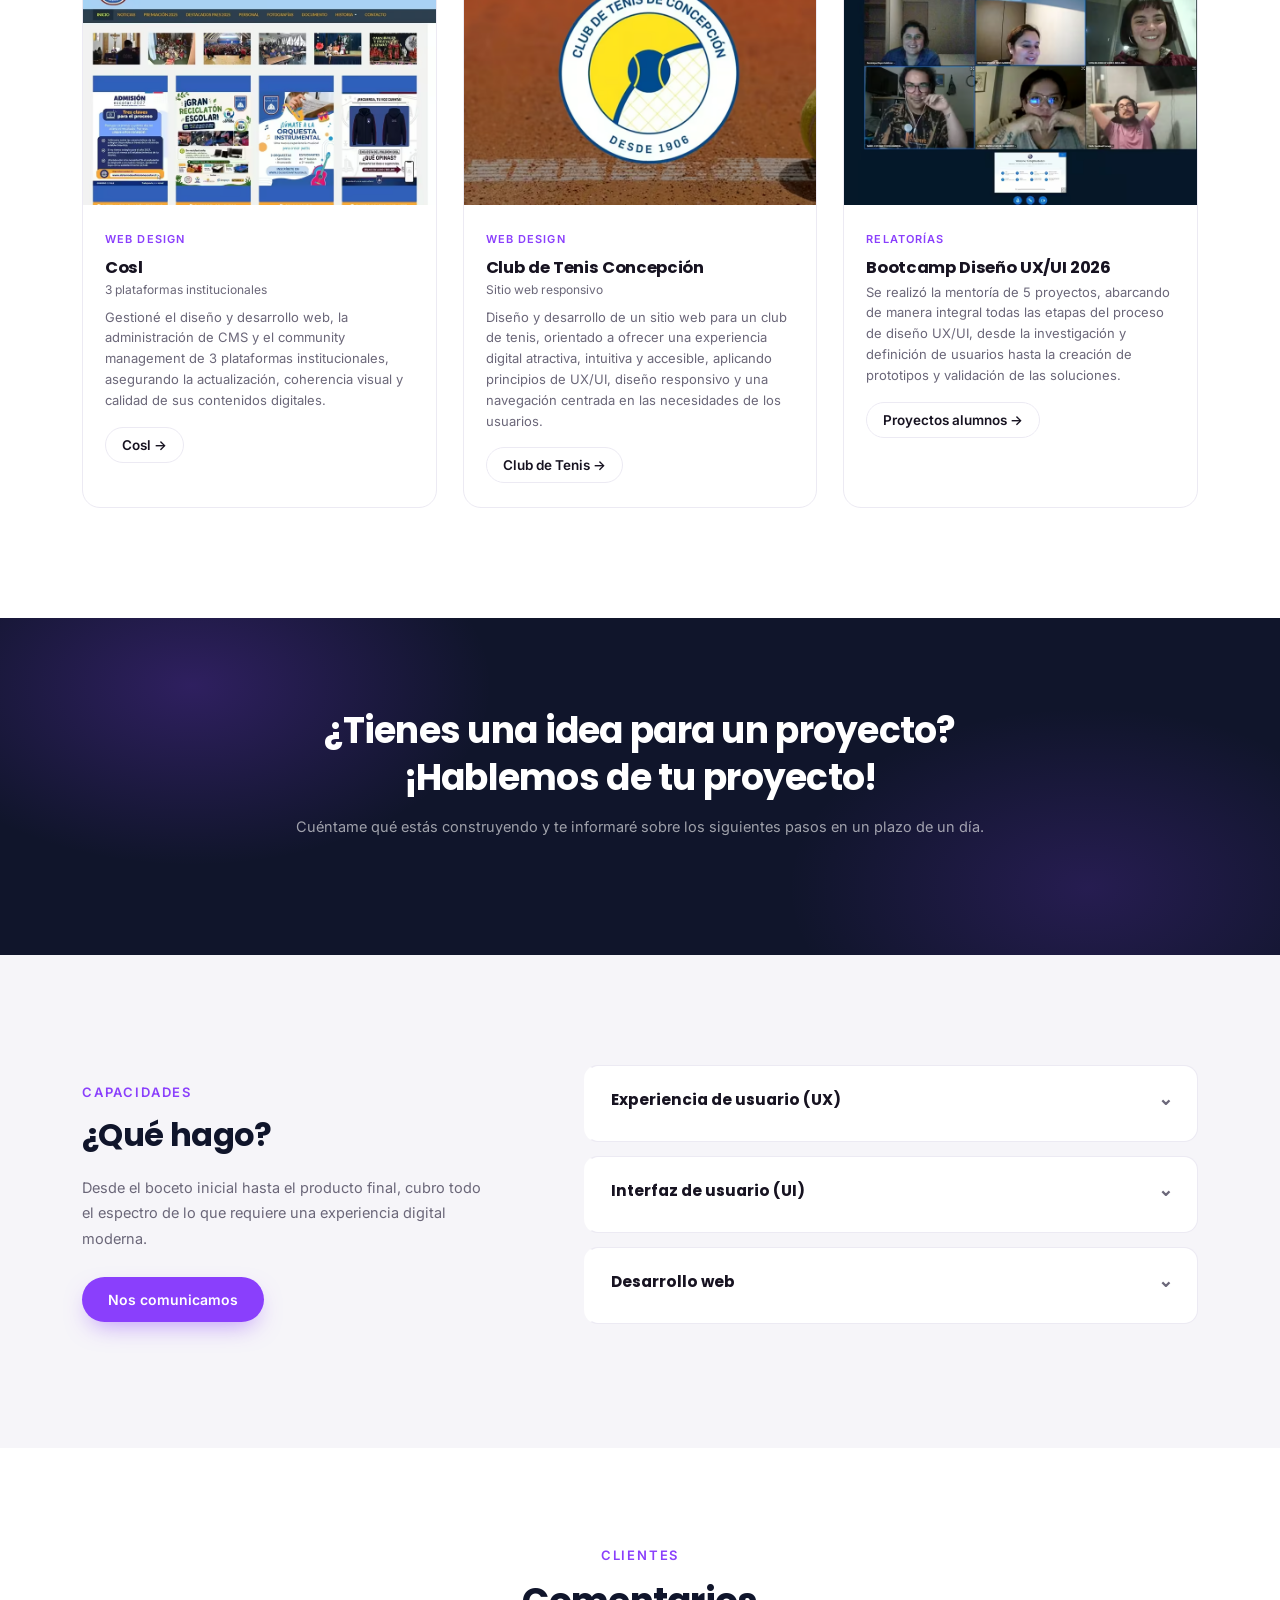
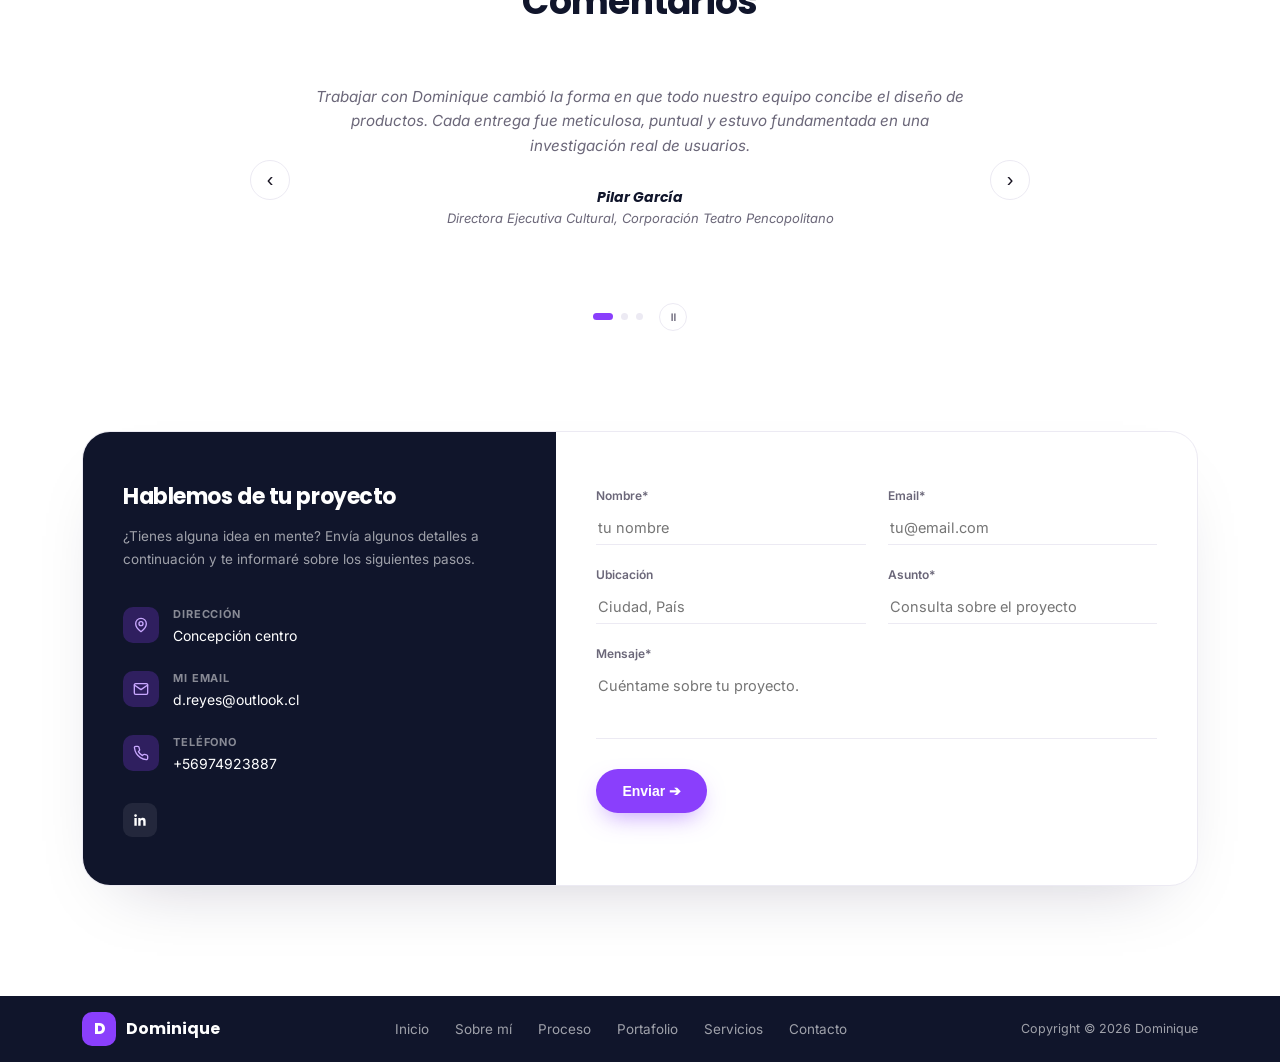
==== commit f8013b23: "mejoras4" ====
--- a/index.html
+++ b/index.html
@@ -608,7 +608,7 @@
     </section>
   </main>
 
-  <footer>
+  <footer class="site-footer">
     <div class="container foot-row">
       <a href="#home" class="foot-logo"><span class="logo-mark foot-logo-mark">D</span> Dominique</a>
       <div class="foot-links">
--- a/assets/css/estilos.css
+++ b/assets/css/estilos.css
@@ -1047,6 +1047,7 @@
 }
 
 .quote-author {
+    color: var(--navy);
     margin-top: 28px;
     font-weight: 700;
     font-family: "Poppins", sans-serif;
@@ -1264,7 +1265,7 @@
 }
 
 /* ---------- FOOTER ---------- */
-footer {
+.site-footer {
     background: var(--navy);
     color: rgba(255, 255, 255, 0.6);
     padding: 1rem 0;
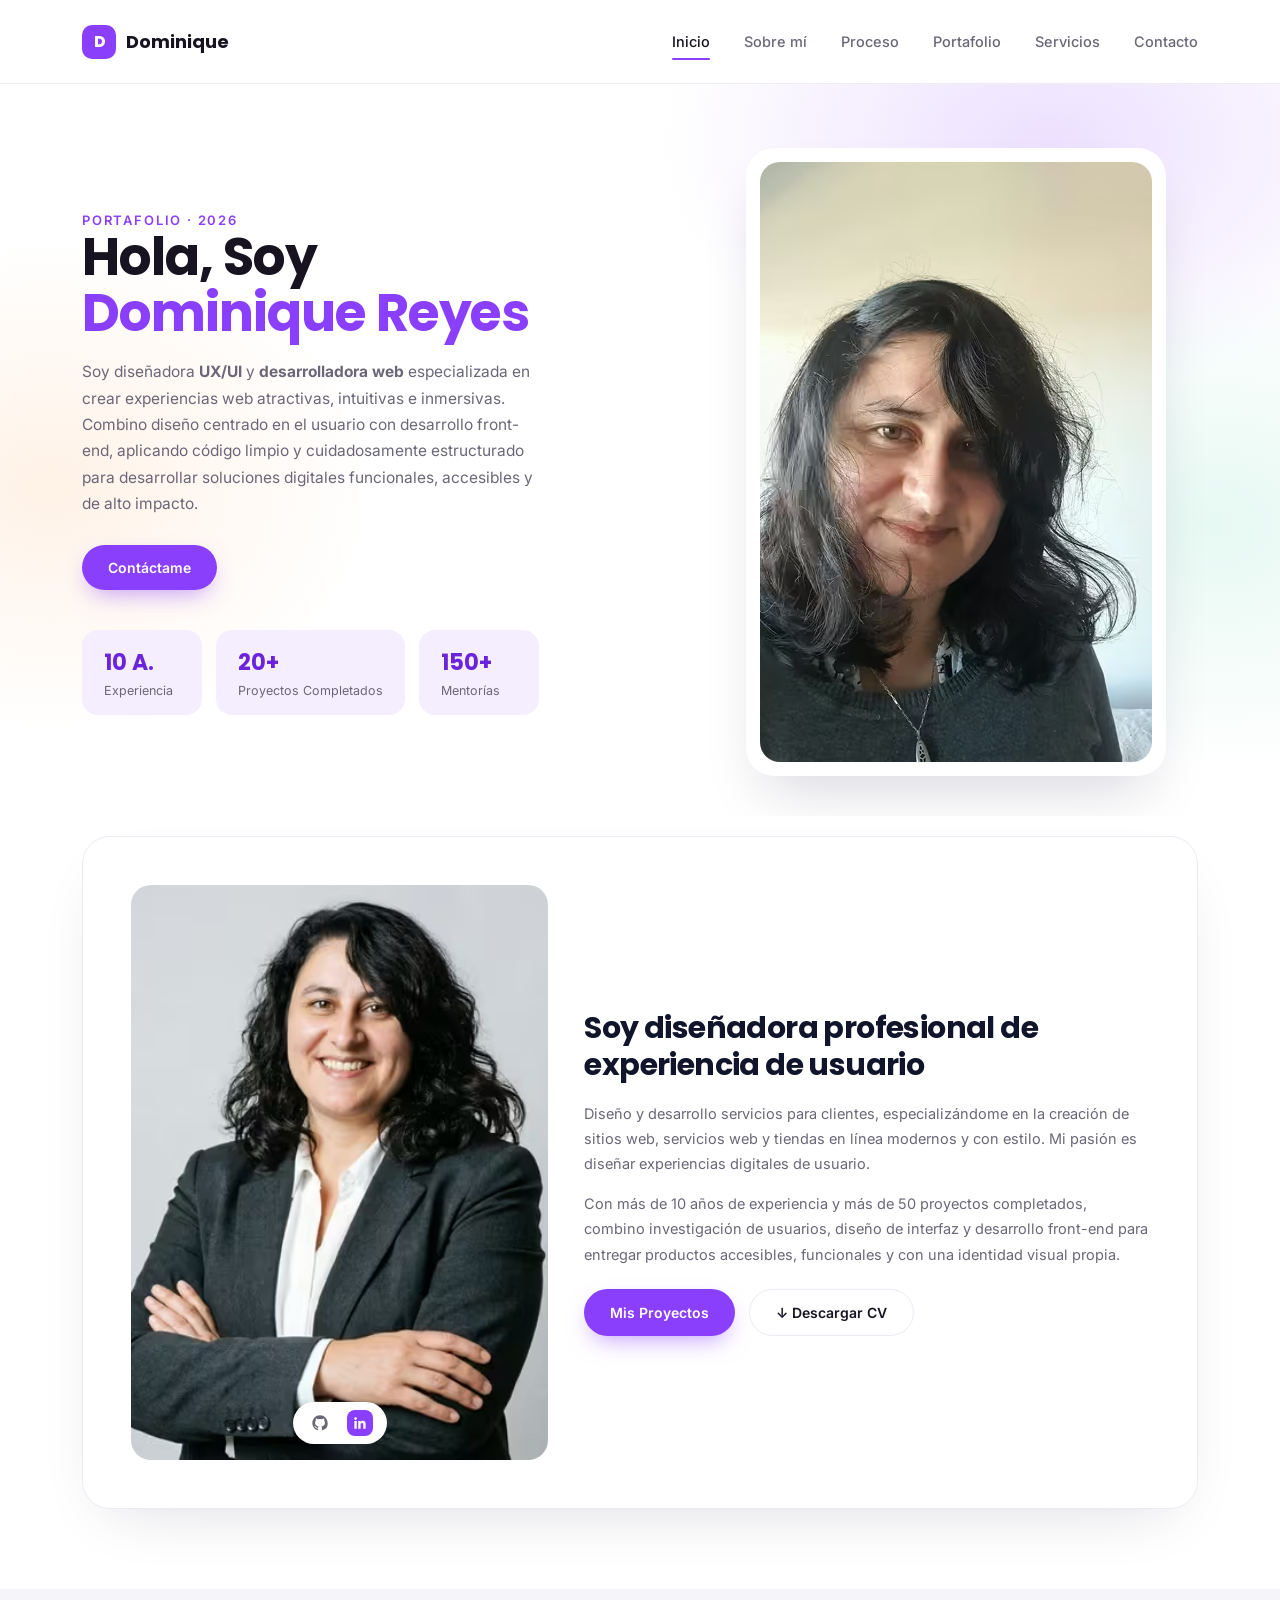
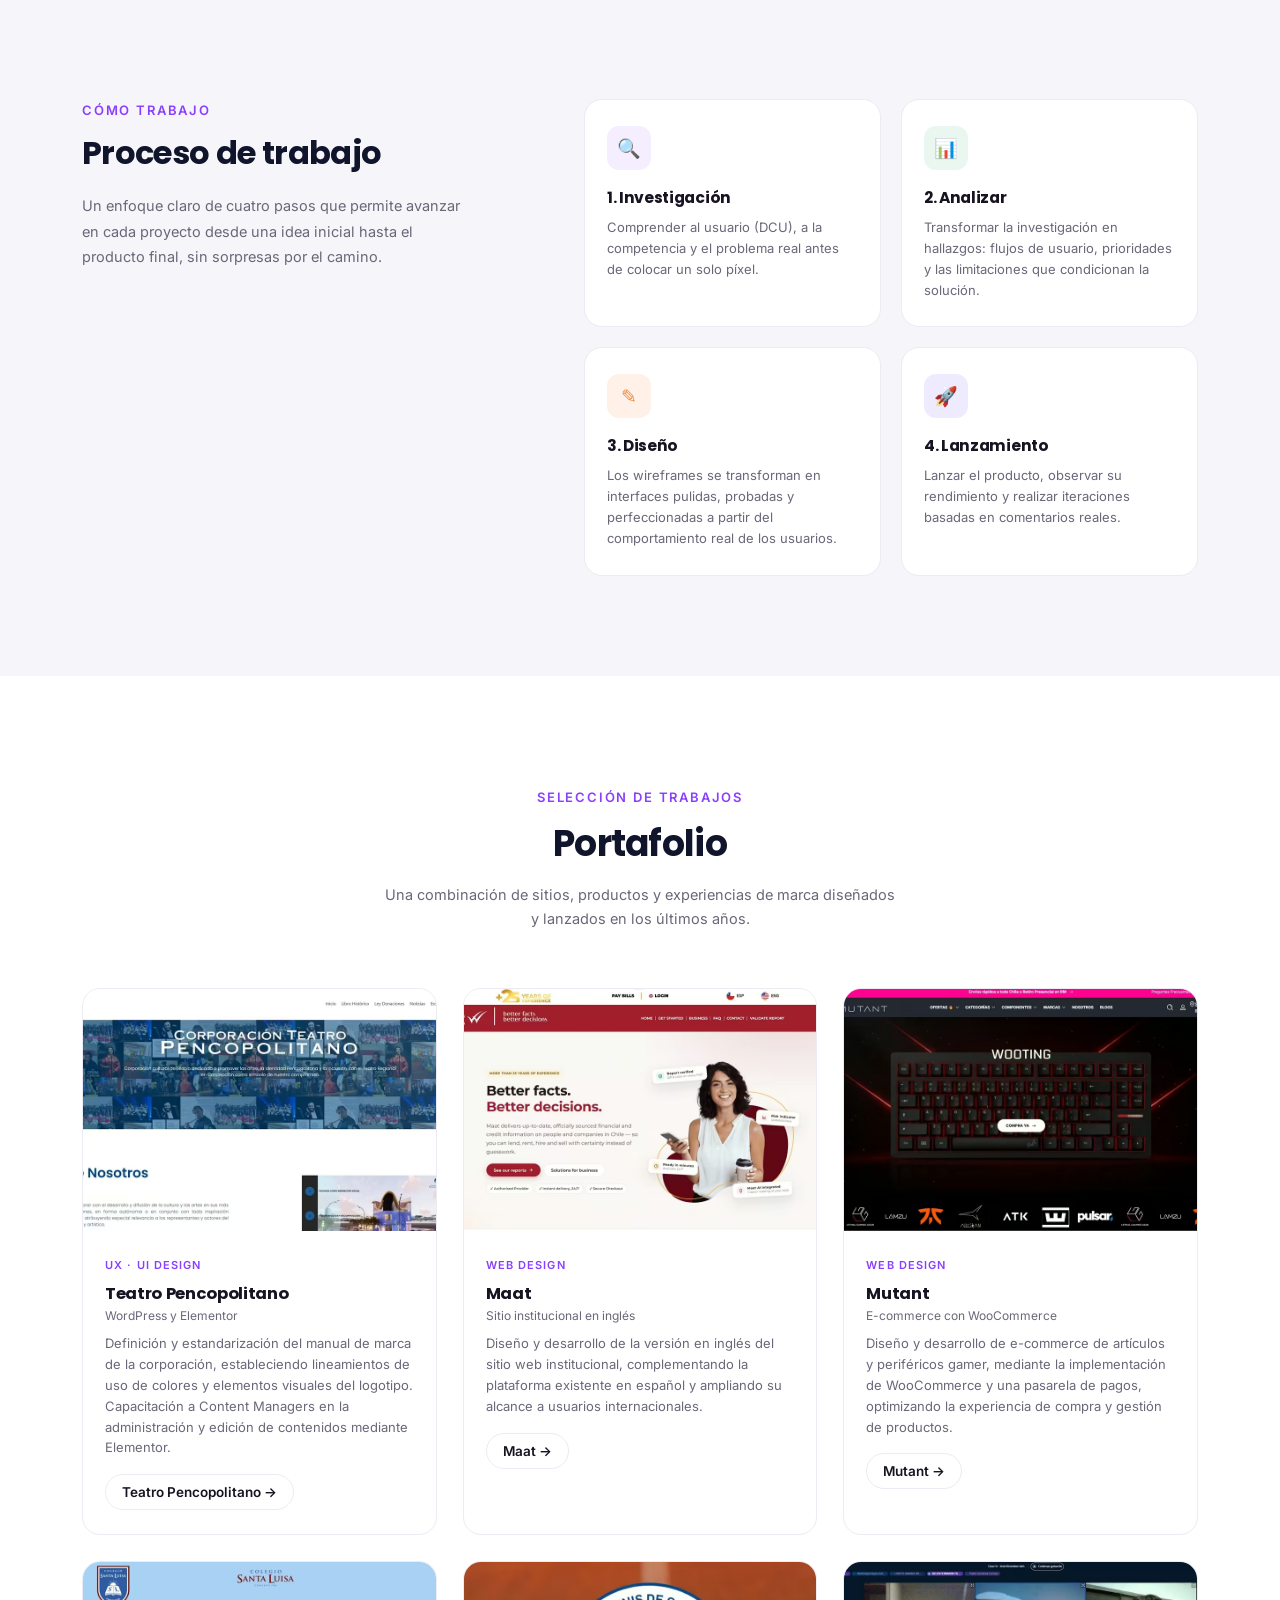
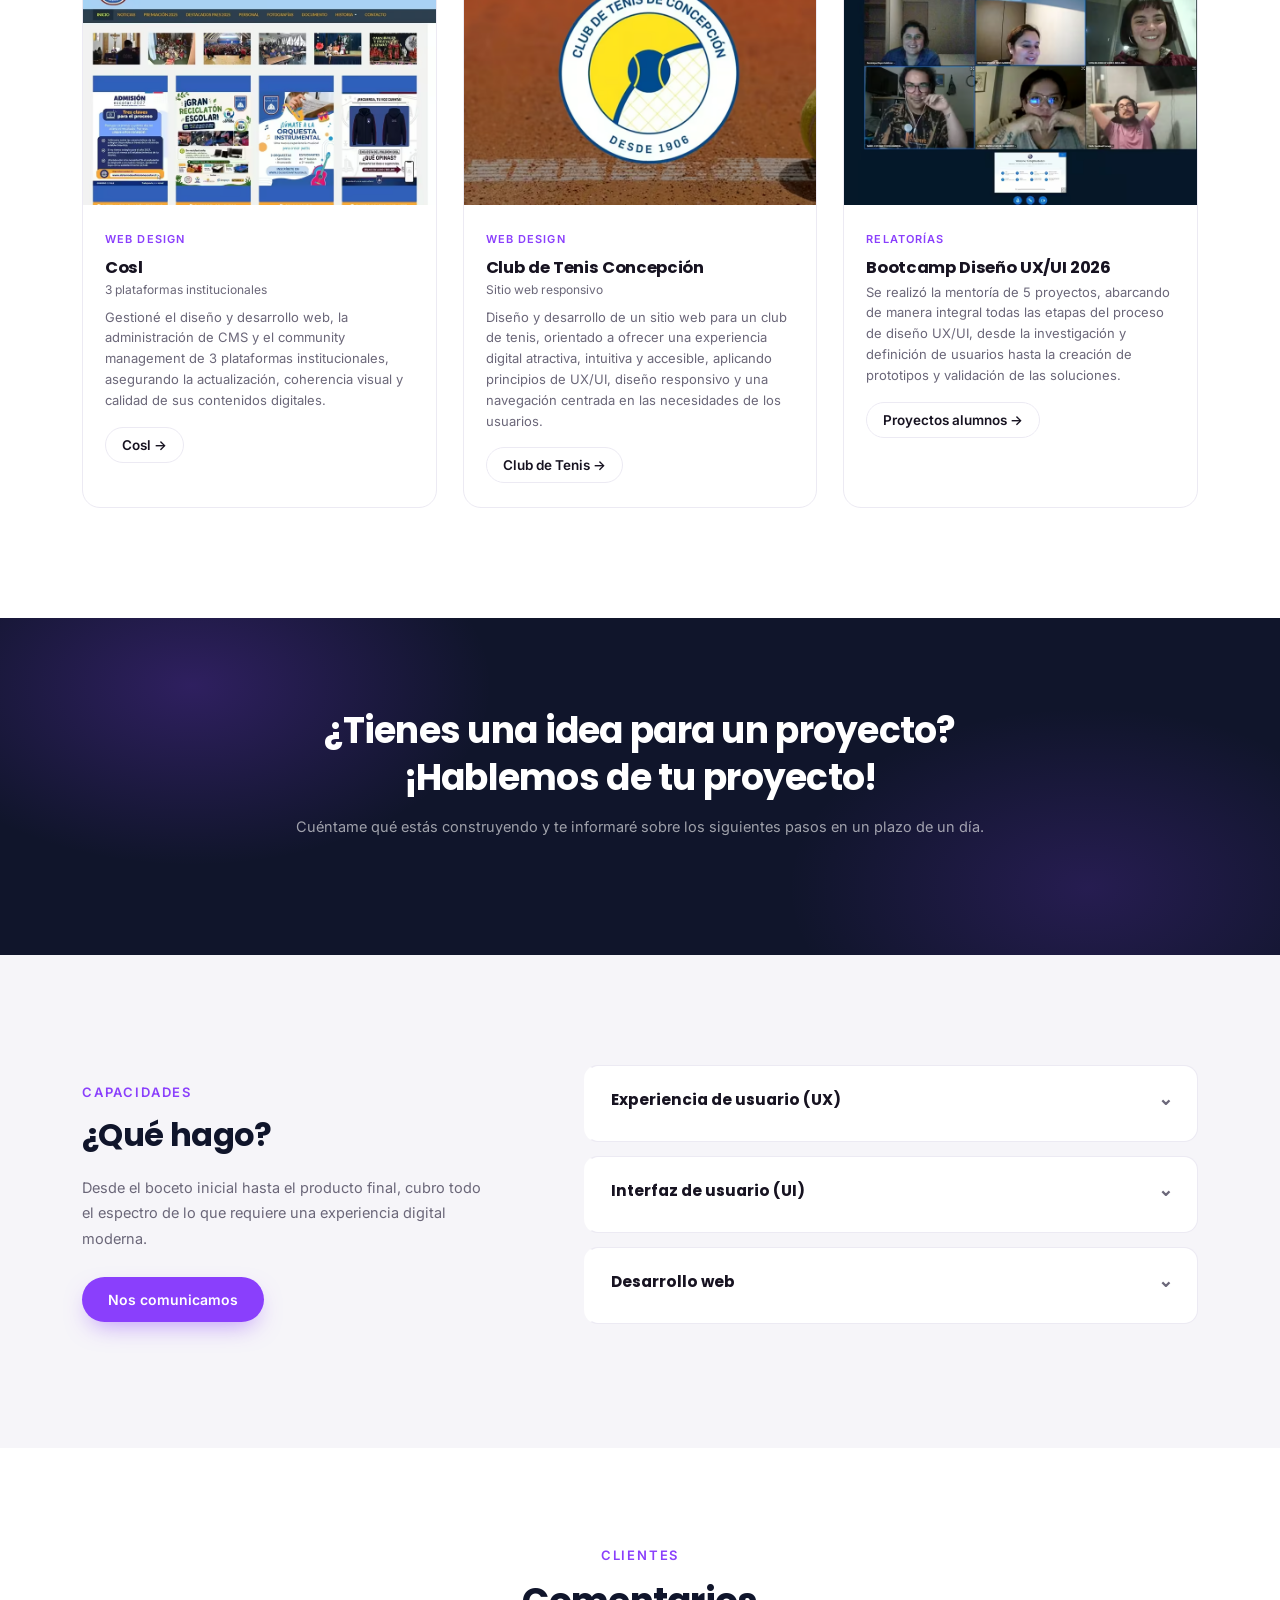
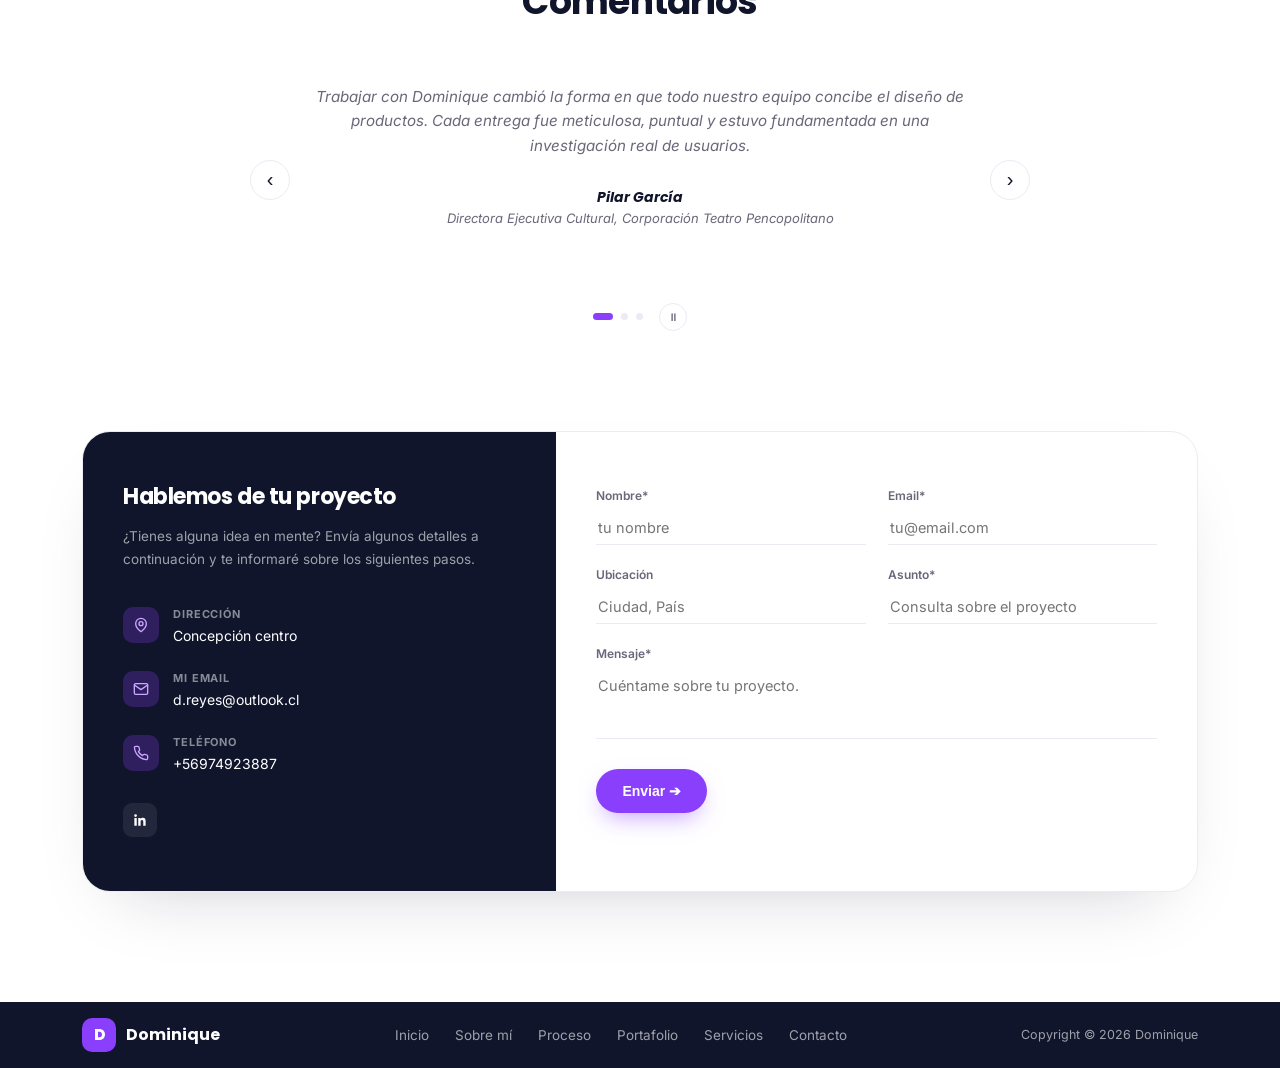
==== commit 43c989b0: "mejoras en el formulario de contacto" ====
--- a/index.html
+++ b/index.html
@@ -573,34 +573,37 @@
             </div>
           </div>
           <div class="contact-right">
-            <form id="contact-form">
+            <form id="contact-form" action="https://formspree.io/f/xbgjrrjo" method="POST">
               <div class="field-grid">
                 <div class="field">
-                  <label for="name">Nombre*</label><input id="name" type="text" placeholder="tu nombre"
+                  <label for="name">Nombre*</label><input id="name" name="name" type="text" placeholder="tu nombre"
                     autocomplete="name" required />
                   <span class="field-error">Por favor ingresa tu nombre.</span>
                 </div>
                 <div class="field">
-                  <label for="email">Email*</label><input id="email" type="email" placeholder="tu@email.com"
-                    autocomplete="email" required />
+                  <label for="email">Email*</label><input id="email" name="email" type="email"
+                    placeholder="tu@email.com" autocomplete="email" required />
                   <span class="field-error">Ingresa un email válido.</span>
                 </div>
                 <div class="field">
-                  <label for="location">Ubicación</label><input id="location" type="text" placeholder="Ciudad, País"
-                    autocomplete="address-level2" />
+                  <label for="location">Ubicación</label><input id="location" name="location" type="text"
+                    placeholder="Ciudad, País" autocomplete="address-level2" />
                 </div>
                 <div class="field">
-                  <label for="subject">Asunto*</label><input id="subject" type="text"
+                  <label for="subject">Asunto*</label><input id="subject" name="subject" type="text"
                     placeholder="Consulta sobre el proyecto" autocomplete="off" required />
                   <span class="field-error">Cuéntanos el asunto de tu consulta.</span>
                 </div>
                 <div class="field full">
-                  <label for="message">Mensaje*</label><textarea id="message" placeholder="Cuéntame sobre tu proyecto."
-                    autocomplete="off" required></textarea>
+                  <label for="message">Mensaje*</label><textarea id="message" name="message"
+                    placeholder="Cuéntame sobre tu proyecto." autocomplete="off" required></textarea>
                   <span class="field-error">Escribe un mensaje antes de enviar.</span>
                 </div>
+                <input type="text" name="_gotcha" tabindex="-1" autocomplete="off"
+                  style="position:absolute;left:-9999px" aria-hidden="true" />
               </div>
               <button type="submit" class="btn btn-primary">Enviar ➔</button>
+              <p class="form-status" role="status" aria-live="polite"></p>
             </form>
           </div>
         </div>
--- a/assets/css/estilos.css
+++ b/assets/css/estilos.css
@@ -1264,6 +1264,10 @@
     min-height: 1.2em;
 }
 
+.form-status.error {
+    color: #e0355b;
+}
+
 /* ---------- FOOTER ---------- */
 .site-footer {
     background: var(--navy);
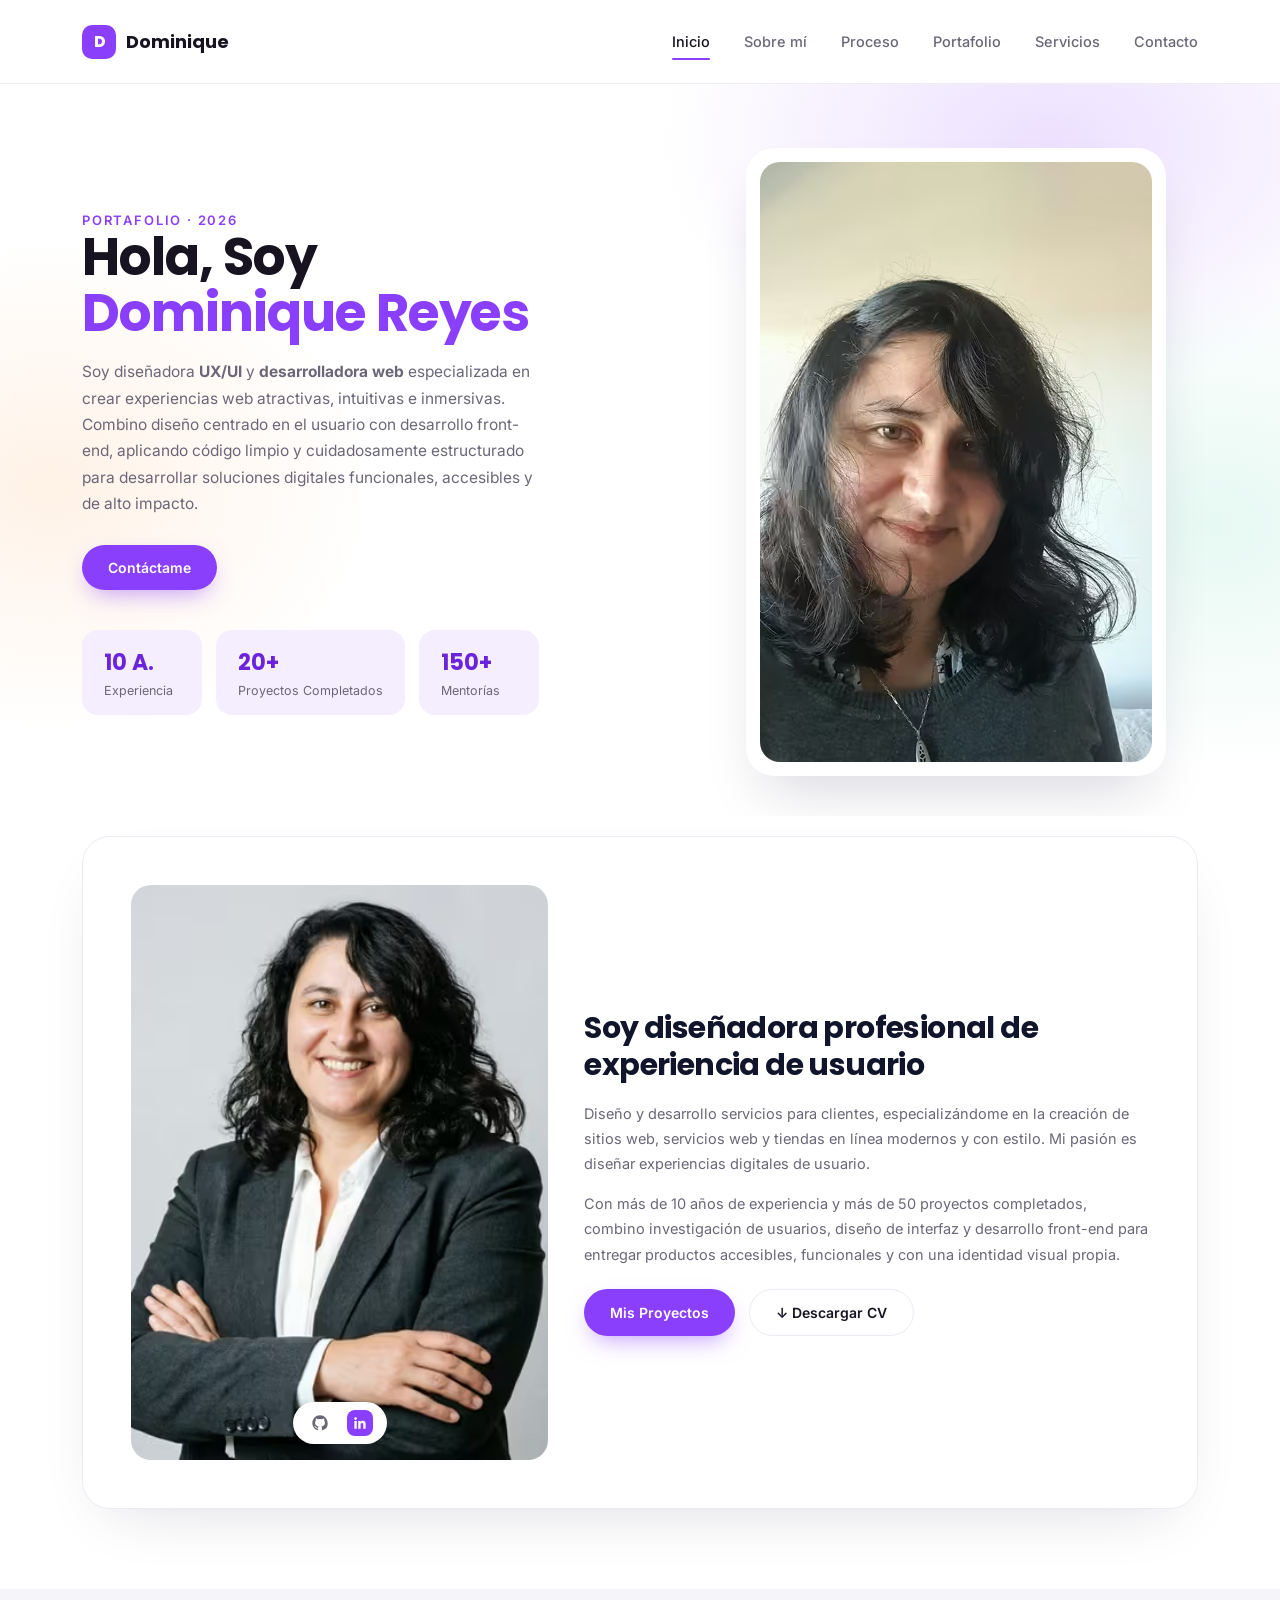
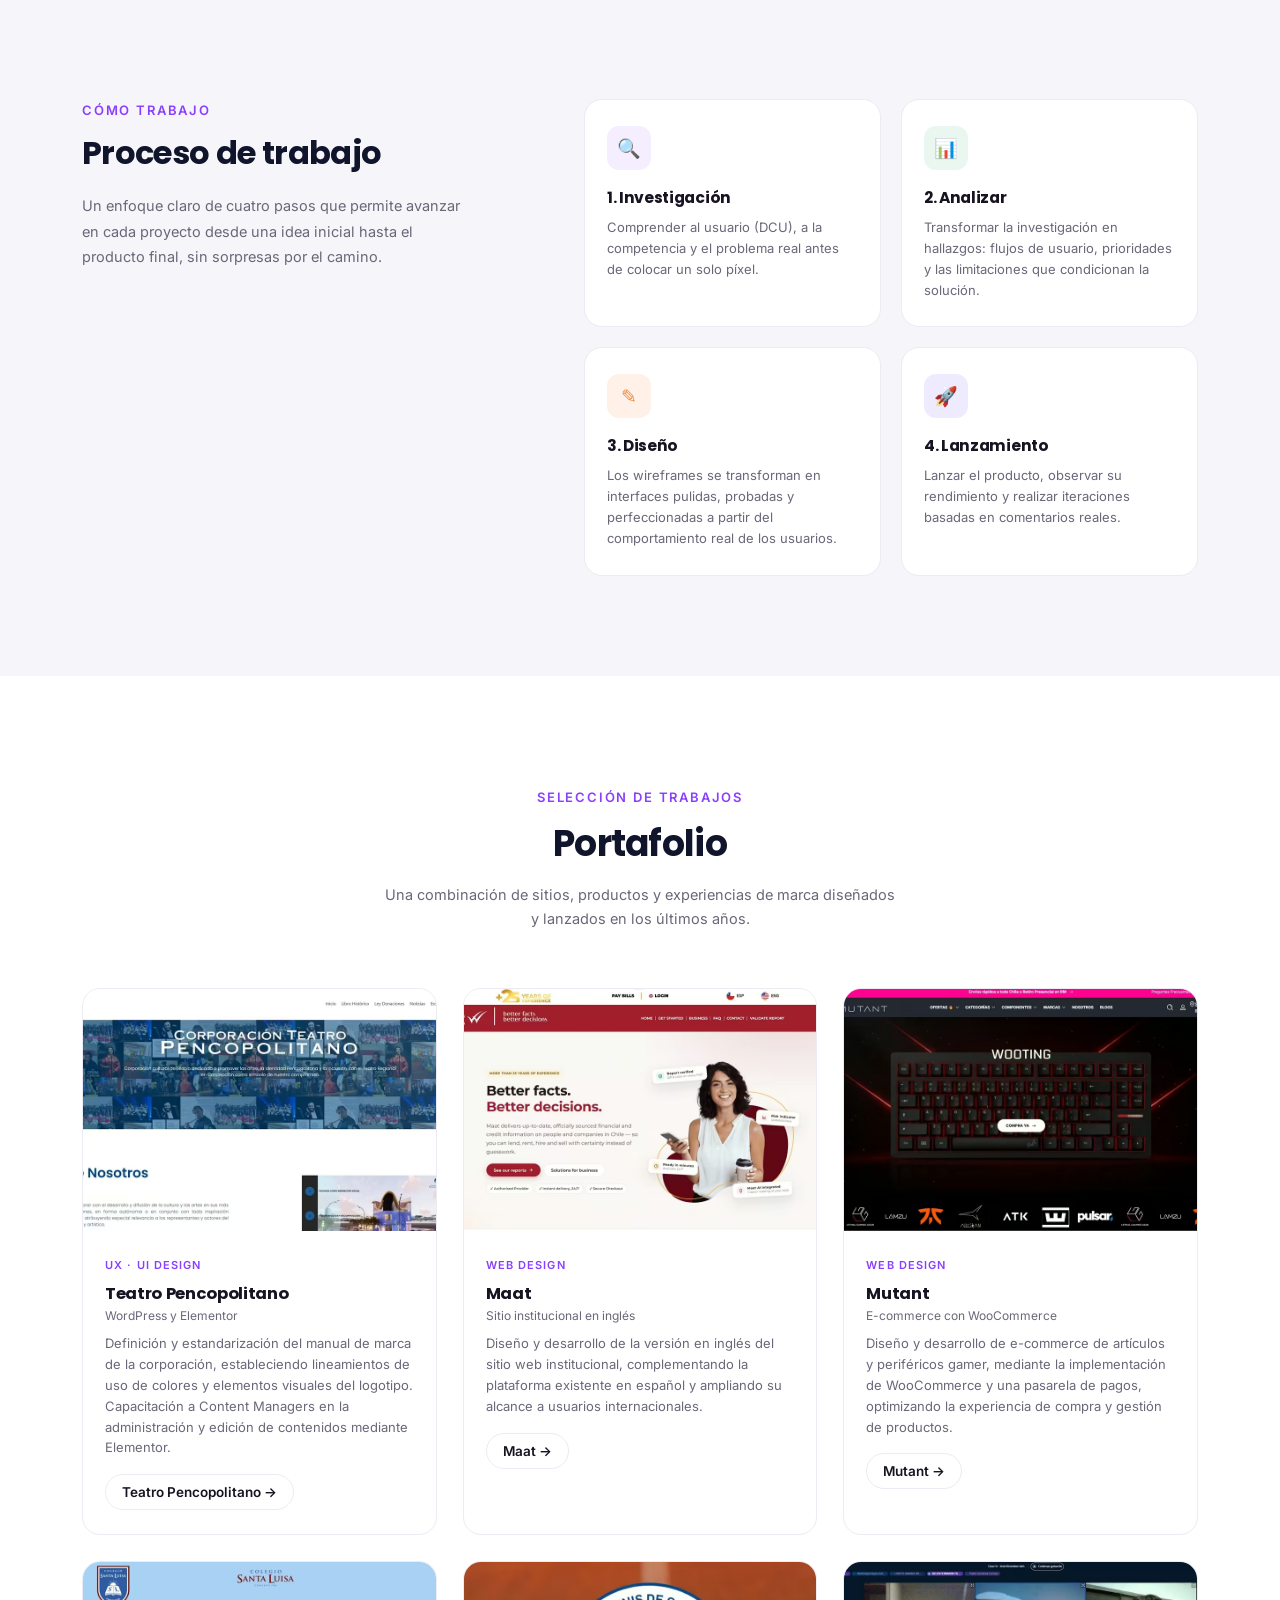
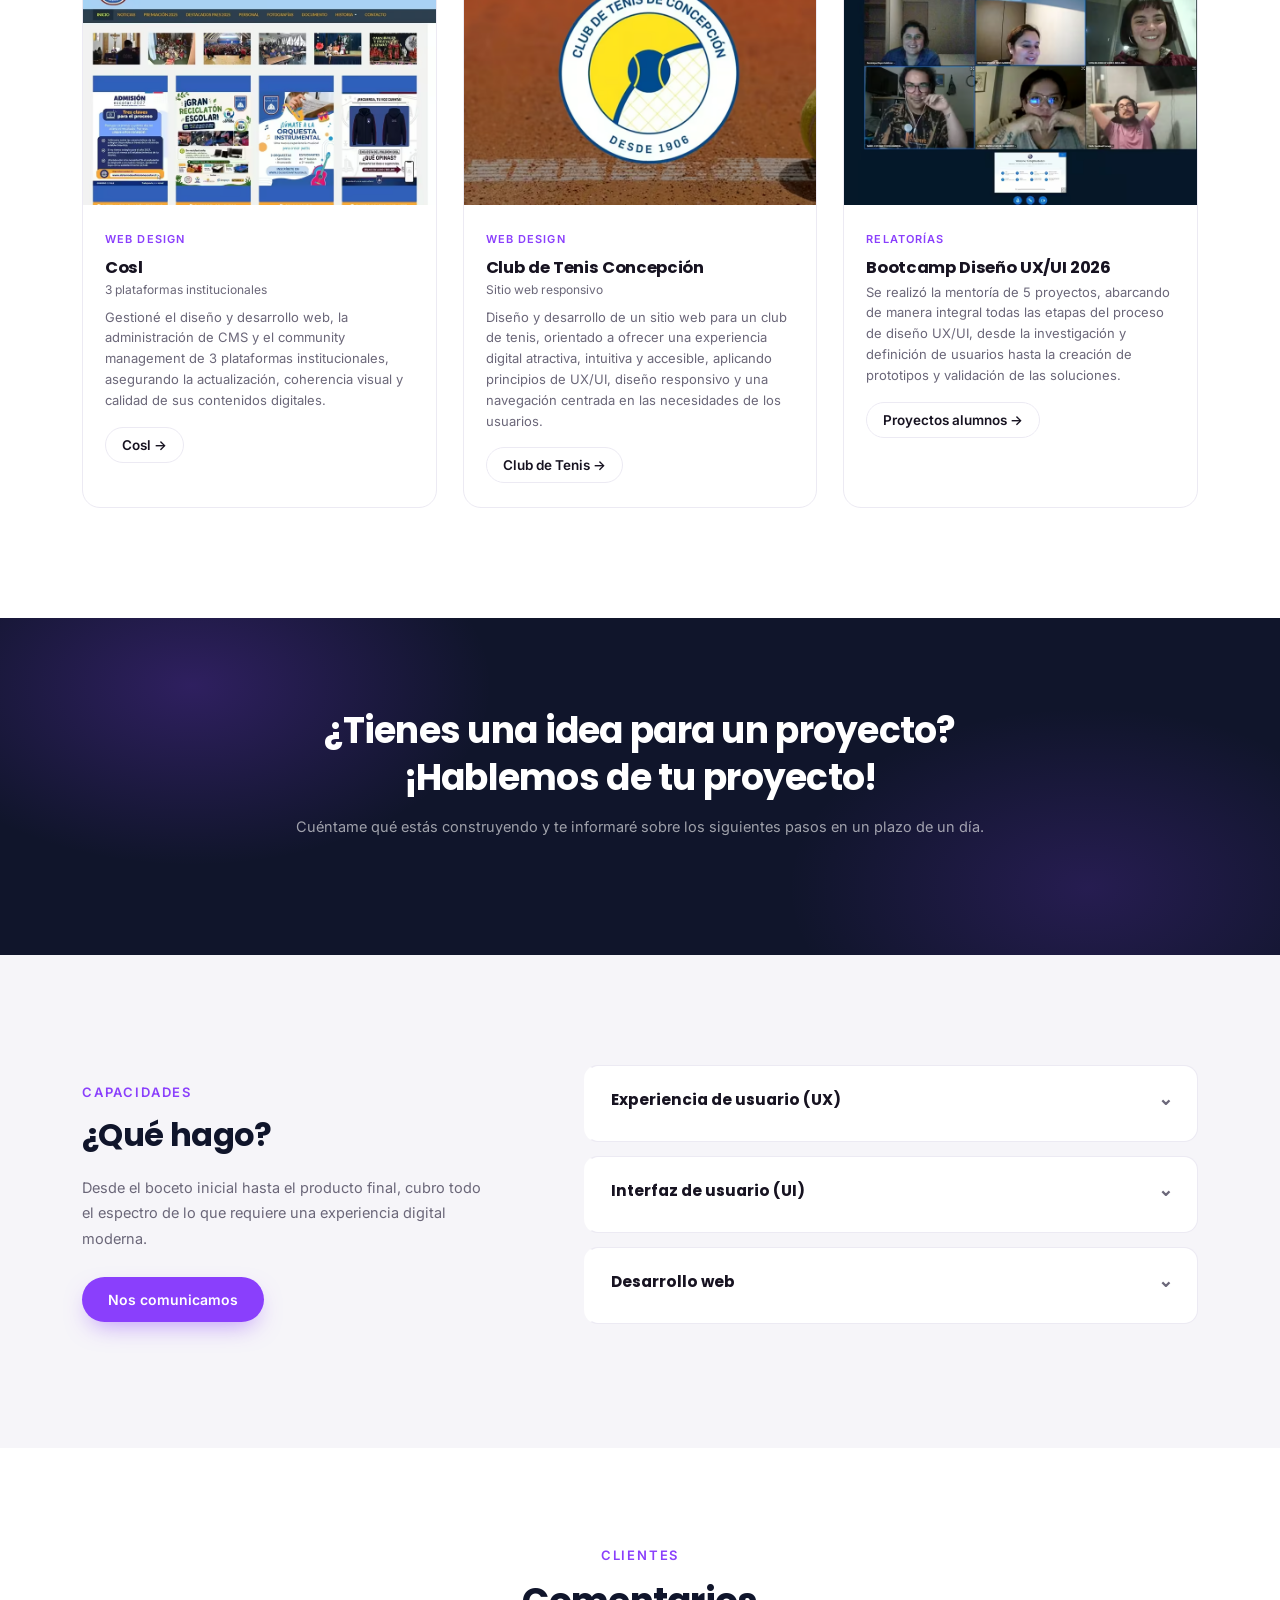
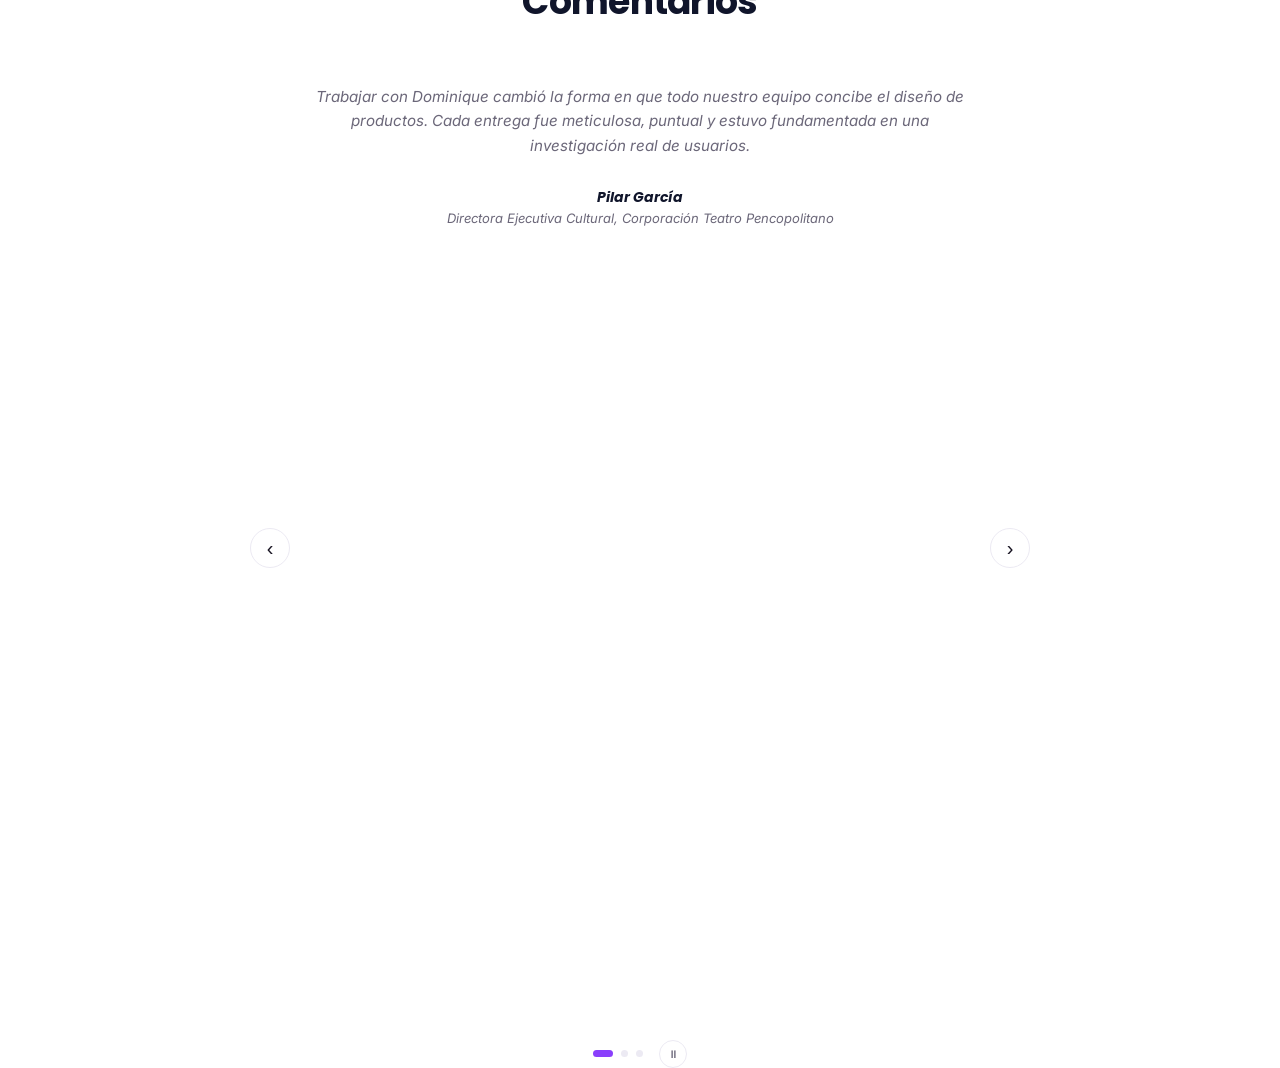
==== commit 03c8f756: "ajustes" ====
--- a/index.html
+++ b/index.html
@@ -445,23 +445,7 @@
           </button>
 
           <div class="t-track" aria-live="off" aria-atomic="true">
-            <blockquote class="quote active" id="quote-1" role="tabpanel" aria-labelledby="dot-1">
-              <p>
-                Trabajar con Dominique cambió la forma en que todo nuestro
-                equipo concibe el diseño de productos. Cada entrega fue
-                meticulosa, puntual y estuvo fundamentada en una investigación
-                real de usuarios.
-              </p>
-              <footer>
-                <div class="quote-author">Pilar García</div>
-                <div class="quote-role">
-                  Directora Ejecutiva Cultural, Corporación Teatro
-                  Pencopolitano
-                </div>
-              </footer>
-            </blockquote>
-
-            <blockquote class="quote" id="quote-2" role="tabpanel" aria-labelledby="dot-2" aria-hidden="true">
+            <blockquote class="quote" id="quote-1" role="tabpanel" aria-labelledby="dot-1" aria-hidden="true">
               <p>
                 Dominique, como profesora ayudante en mi clase, destacó por su
                 compromiso, responsabilidad y, especialmente, por su gran
@@ -479,7 +463,7 @@
               </footer>
             </blockquote>
 
-            <blockquote class="quote" id="quote-3" role="tabpanel" aria-labelledby="dot-3" aria-hidden="true">
+            <blockquote class="quote" id="quote-2" role="tabpanel" aria-labelledby="dot-2" aria-hidden="true">
               <p>
                 Creo que tu desempeño durante el curso ha sido muy bueno, has
                 tenido mucha cordialidad y profesionalismo con todos, me
@@ -492,6 +476,22 @@
                 <div class="quote-role">
                   Diseñador Gráfico, Alumno Bootcamp Diseño UX/UI, OTEC
                   Sustantiva
+                </div>
+              </footer>
+            </blockquote>
+
+            <blockquote class="quote active" id="quote-3" role="tabpanel" aria-labelledby="dot-3">
+              <p>
+                Trabajar con Dominique cambió la forma en que todo nuestro
+                equipo concibe el diseño de productos. Cada entrega fue
+                meticulosa, puntual y estuvo fundamentada en una investigación
+                real de usuarios.
+              </p>
+              <footer>
+                <div class="quote-author">Pilar García</div>
+                <div class="quote-role">
+                  Directora Ejecutiva Cultural, Corporación Teatro
+                  Pencopolitano
                 </div>
               </footer>
             </blockquote>
@@ -600,7 +600,7 @@
                   <span class="field-error">Escribe un mensaje antes de enviar.</span>
                 </div>
                 <input type="text" name="_gotcha" tabindex="-1" autocomplete="off"
-                  style="position:absolute;left:-9999px" aria-hidden="true" />
+                  style="position: absolute; left: -9999px" aria-hidden="true" />
               </div>
               <button type="submit" class="btn btn-primary">Enviar ➔</button>
               <p class="form-status" role="status" aria-live="polite"></p>
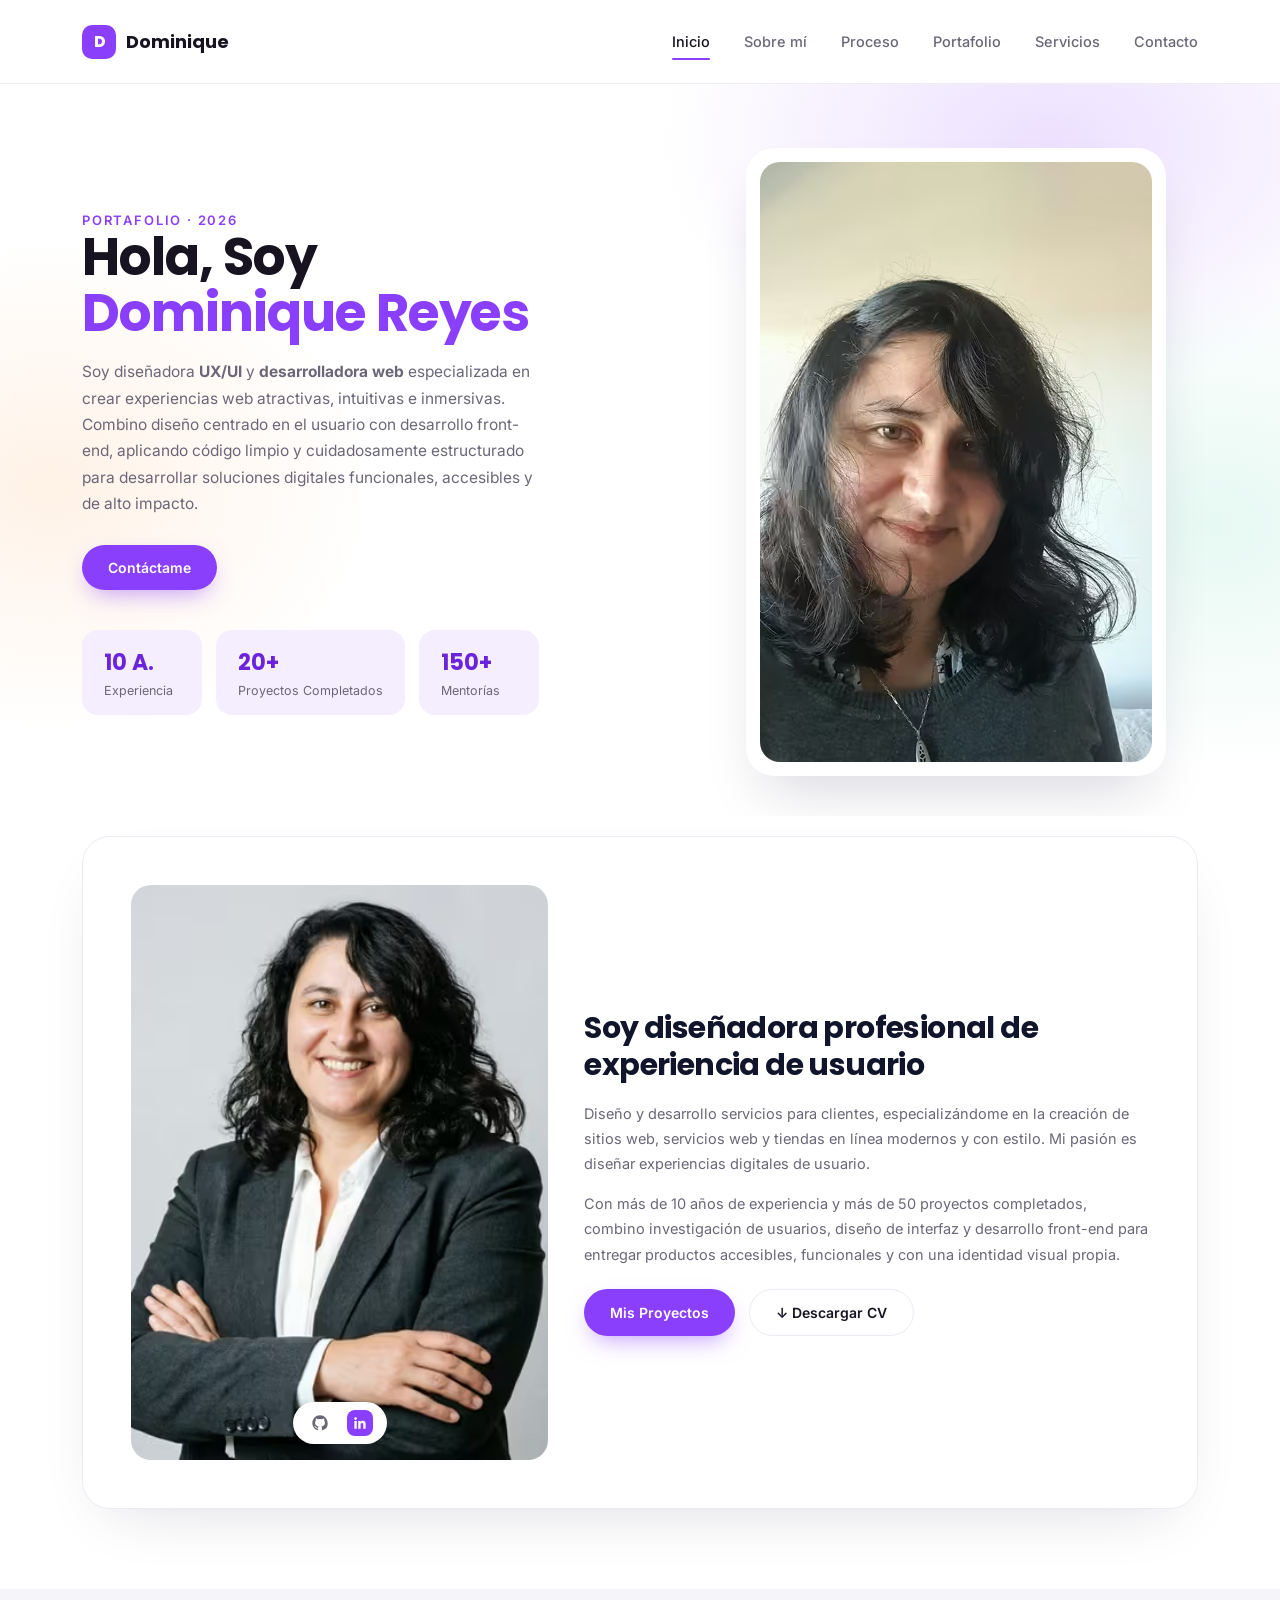
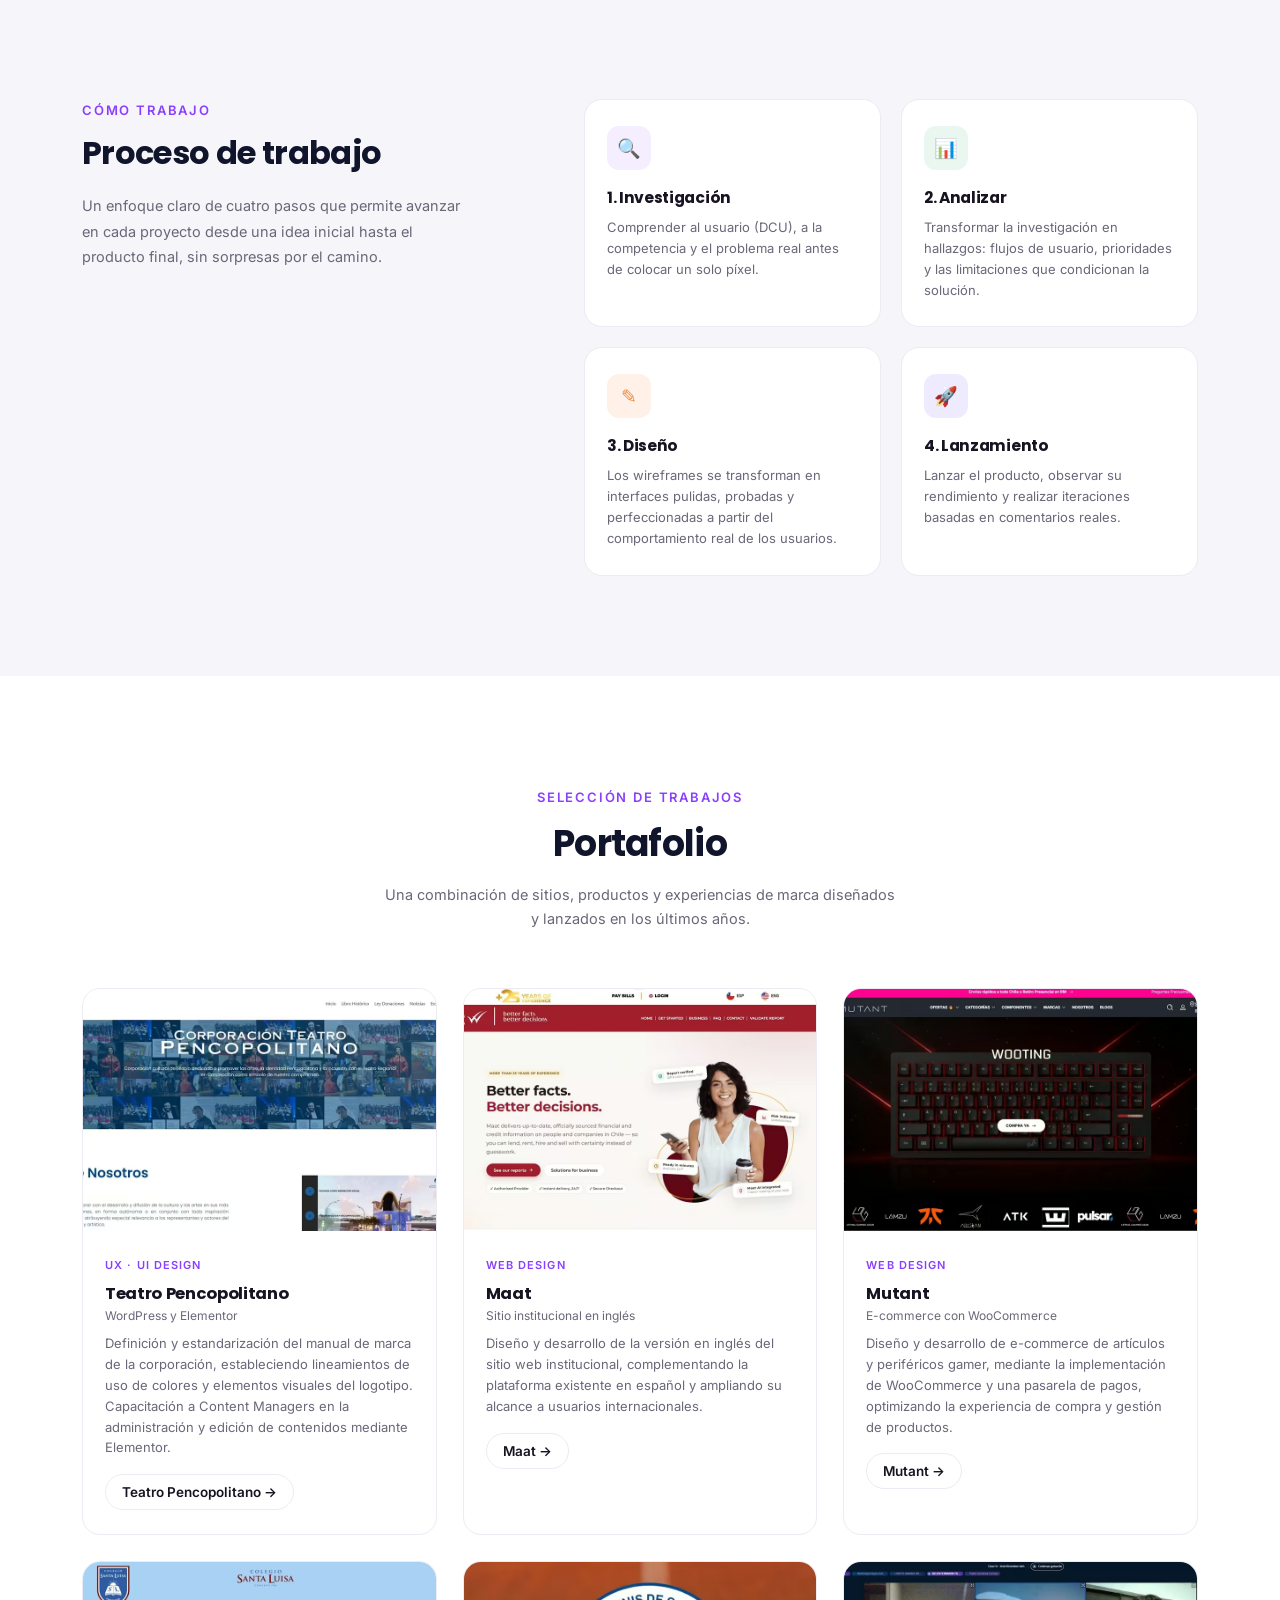
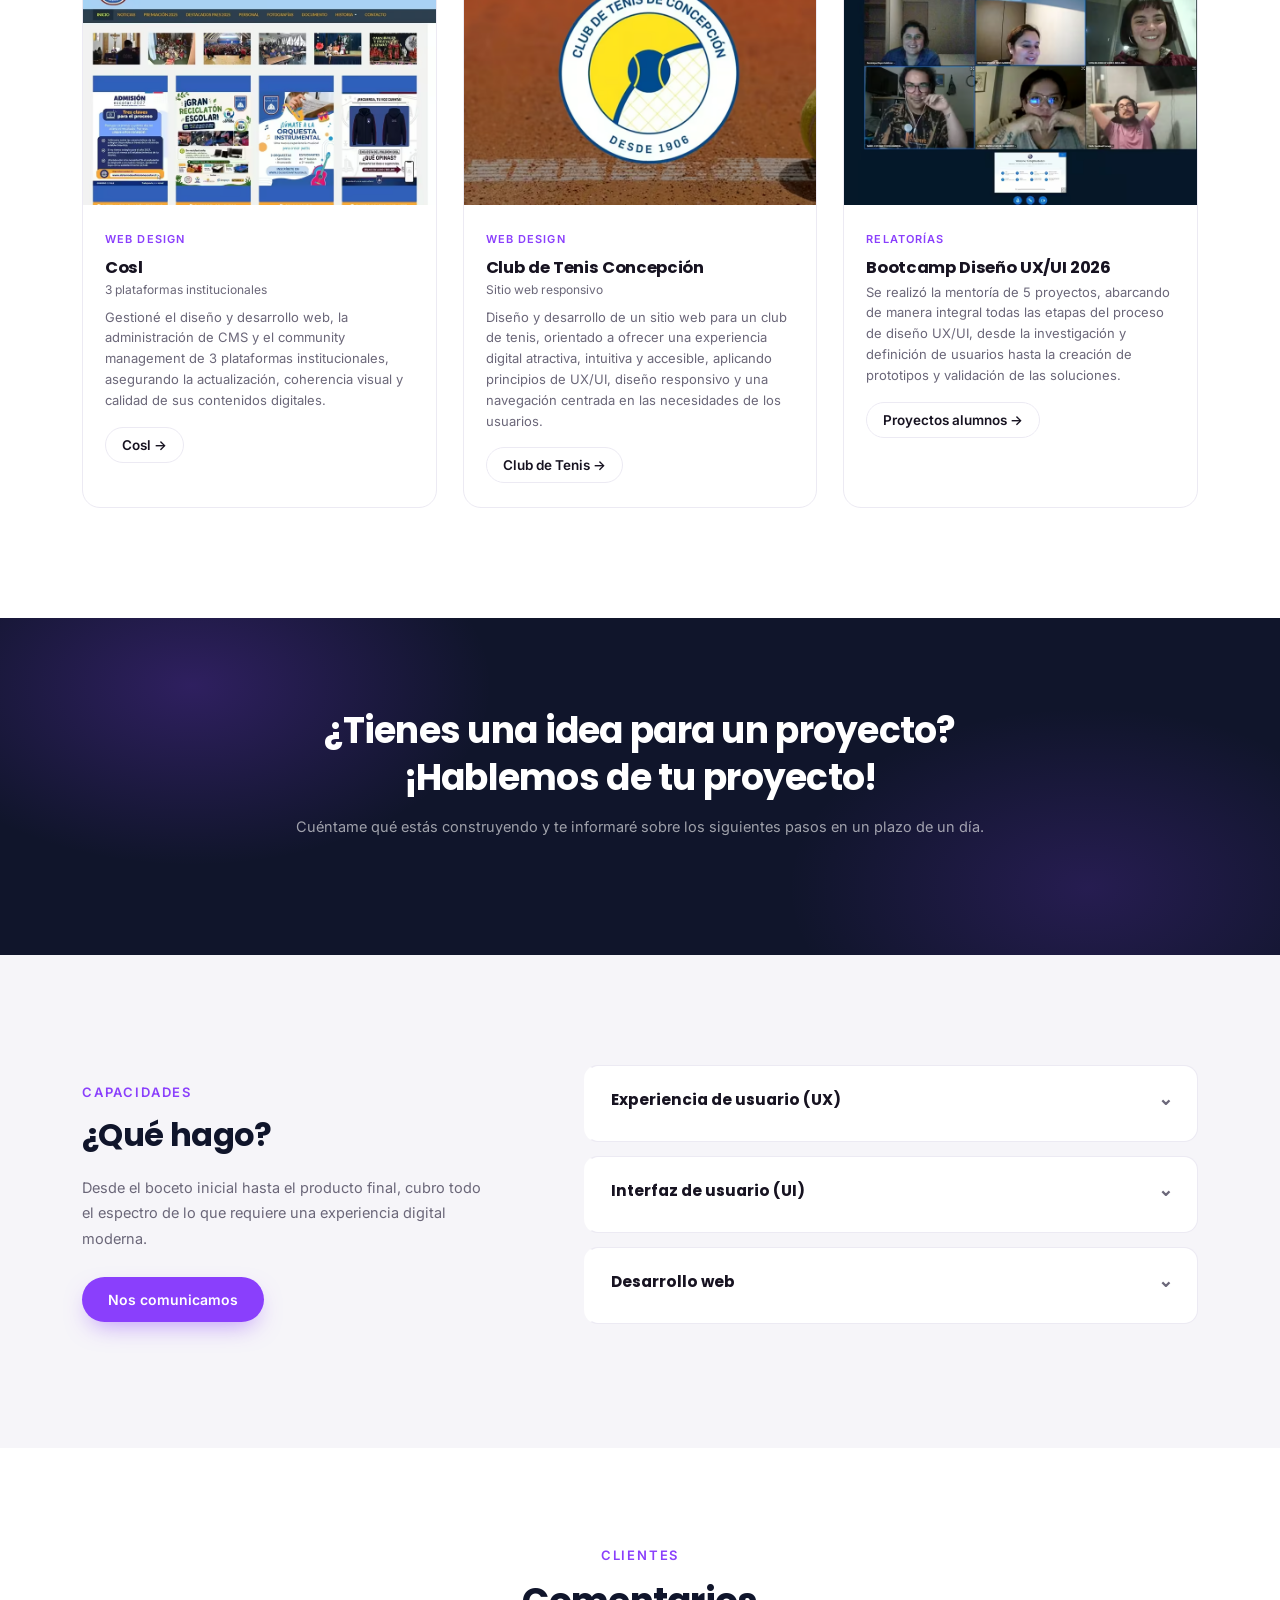
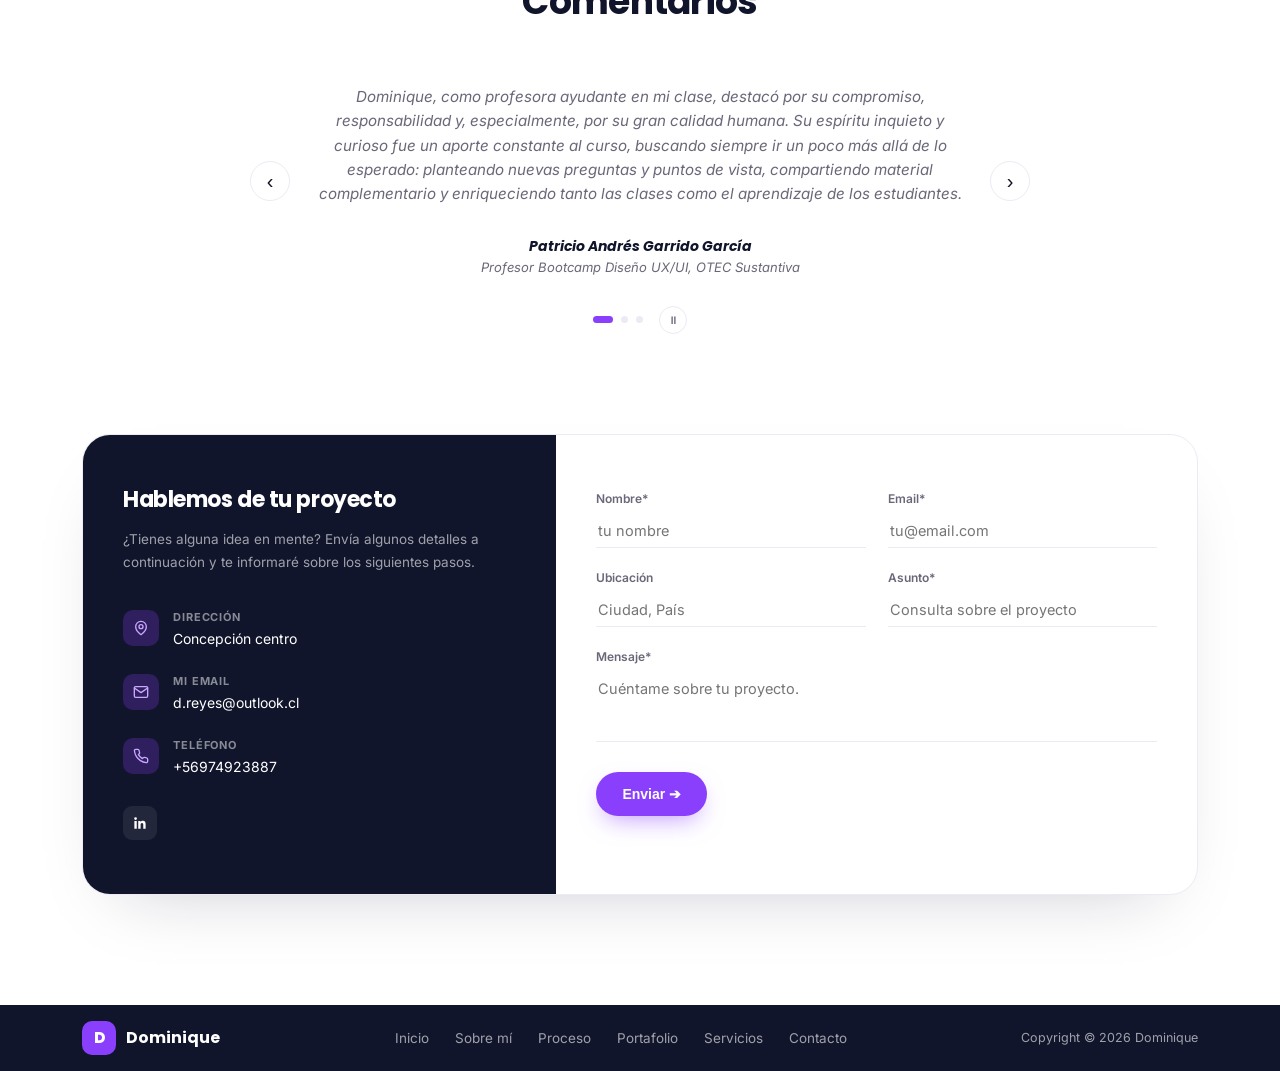
==== commit c2483692: "listo" ====
--- a/index.html
+++ b/index.html
@@ -445,7 +445,7 @@
           </button>
 
           <div class="t-track" aria-live="off" aria-atomic="true">
-            <blockquote class="quote" id="quote-1" role="tabpanel" aria-labelledby="dot-1" aria-hidden="true">
+            <blockquote class="quote active" id="quote-1" role="tabpanel" aria-labelledby="dot-1">
               <p>
                 Dominique, como profesora ayudante en mi clase, destacó por su
                 compromiso, responsabilidad y, especialmente, por su gran
@@ -480,7 +480,7 @@
               </footer>
             </blockquote>
 
-            <blockquote class="quote active" id="quote-3" role="tabpanel" aria-labelledby="dot-3">
+            <blockquote class="quote " id="quote-3" role="tabpanel" aria-labelledby="dot-3" aria-hidden="true">
               <p>
                 Trabajar con Dominique cambió la forma en que todo nuestro
                 equipo concibe el diseño de productos. Cada entrega fue
@@ -596,7 +596,7 @@
                 </div>
                 <div class="field full">
                   <label for="message">Mensaje*</label><textarea id="message" name="message"
-                    placeholder="Cuéntame sobre tu proyecto." autocomplete="off" required></textarea>
+                    placeholder="Cuéntame sobre tu proyecto." autocomplete="off" maxlength="2000" required></textarea>
                   <span class="field-error">Escribe un mensaje antes de enviar.</span>
                 </div>
                 <input type="text" name="_gotcha" tabindex="-1" autocomplete="off"
